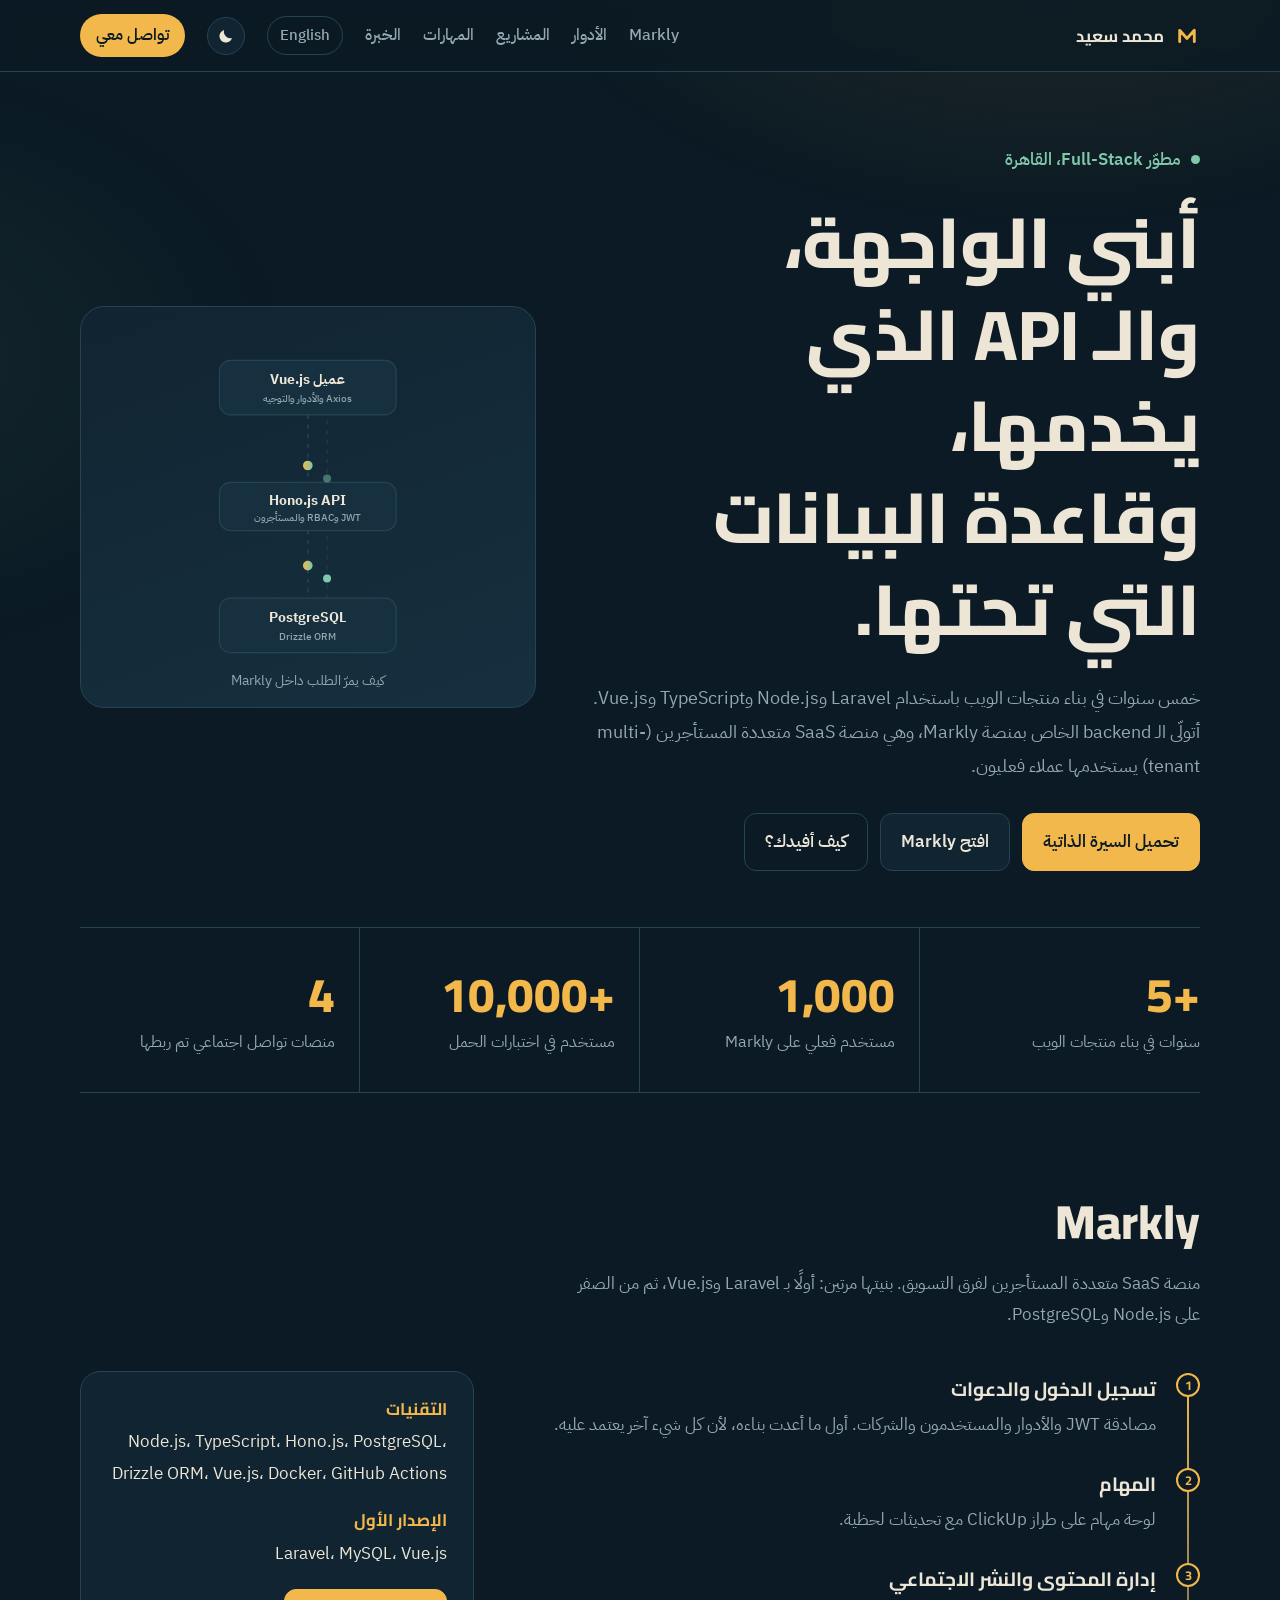
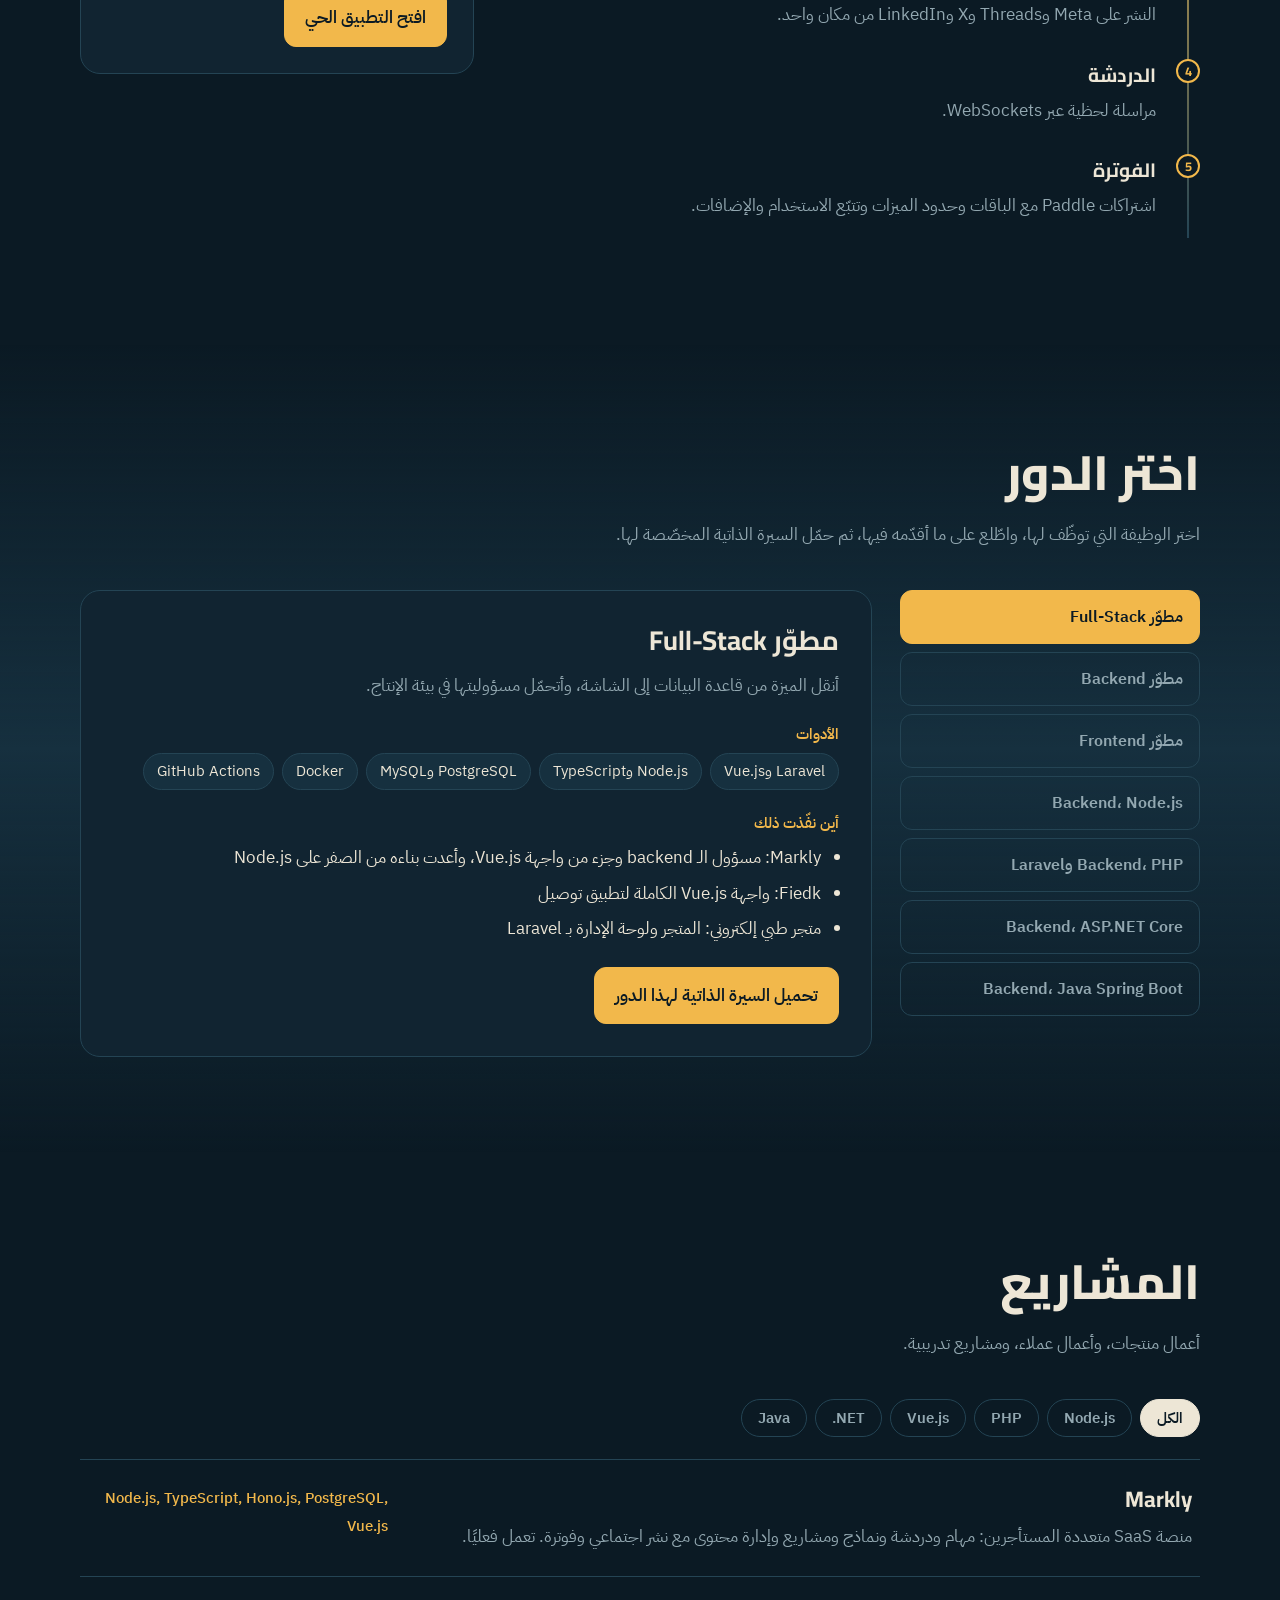
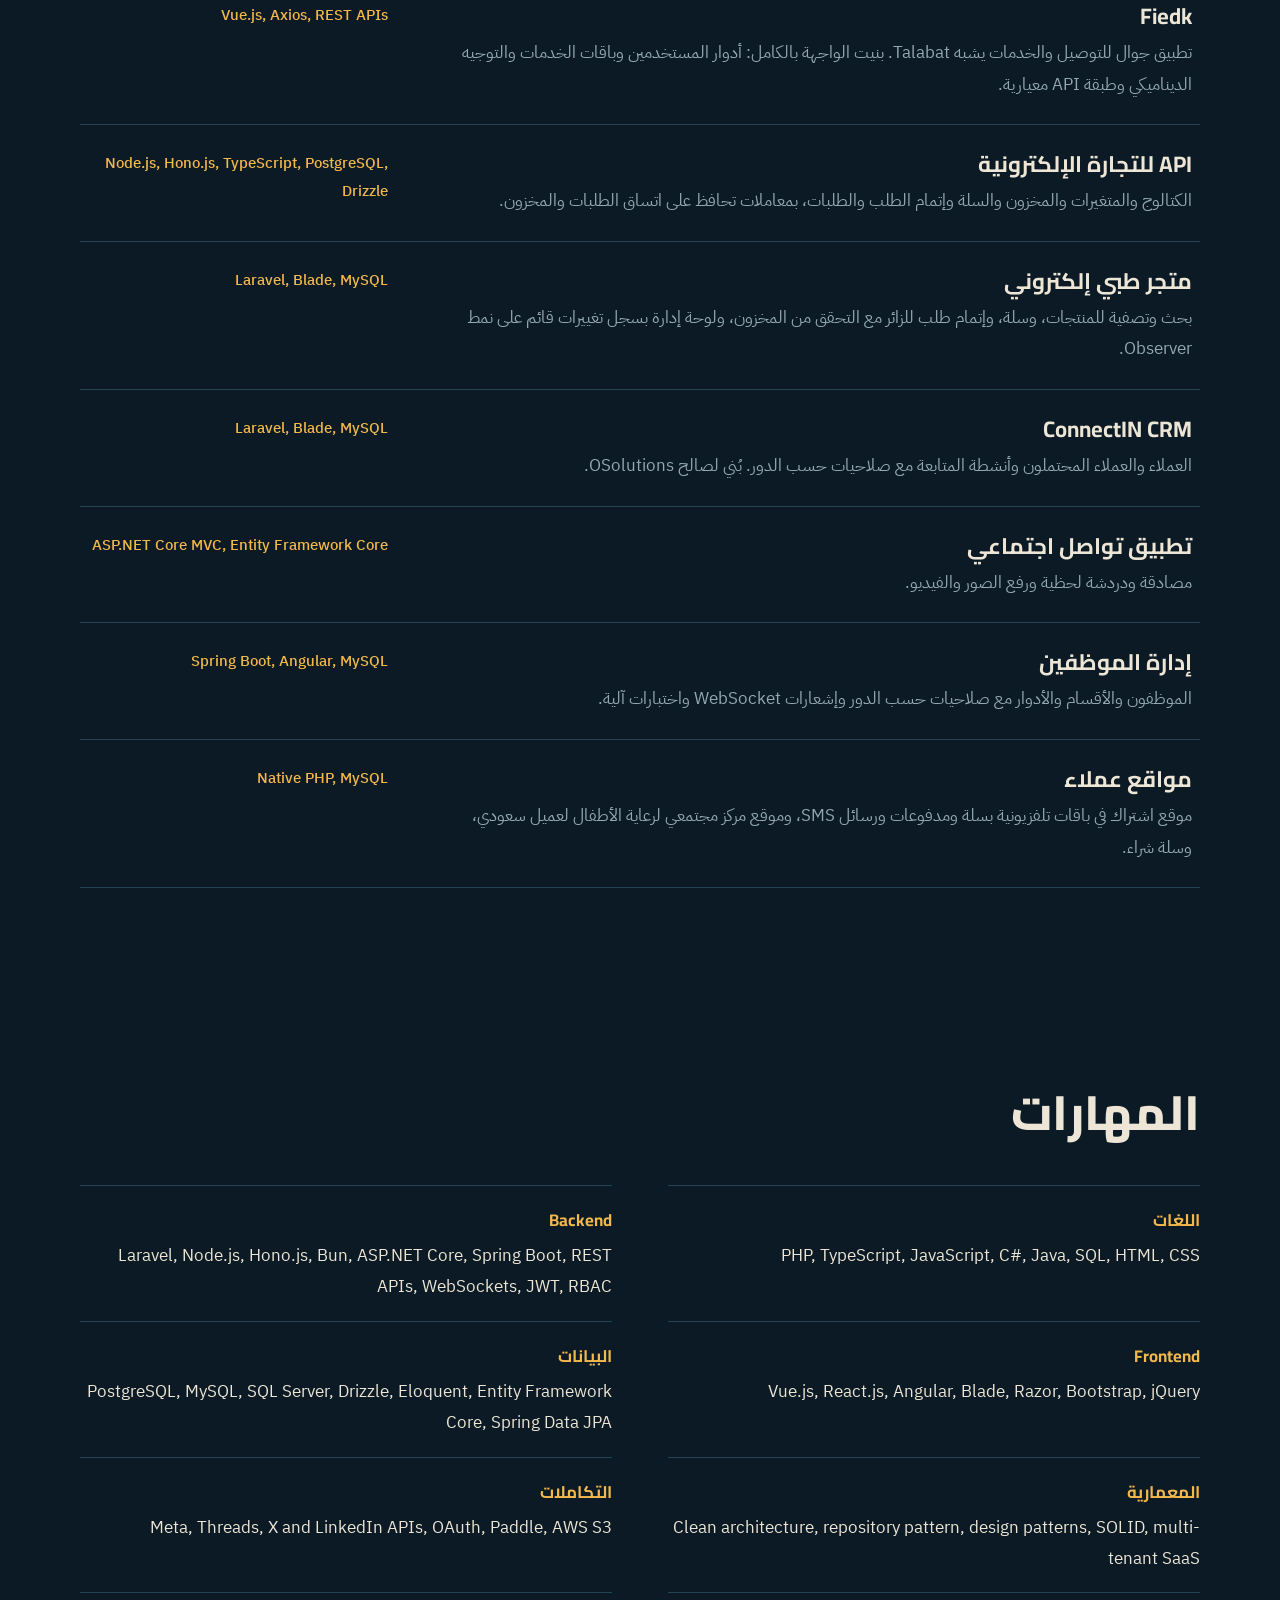
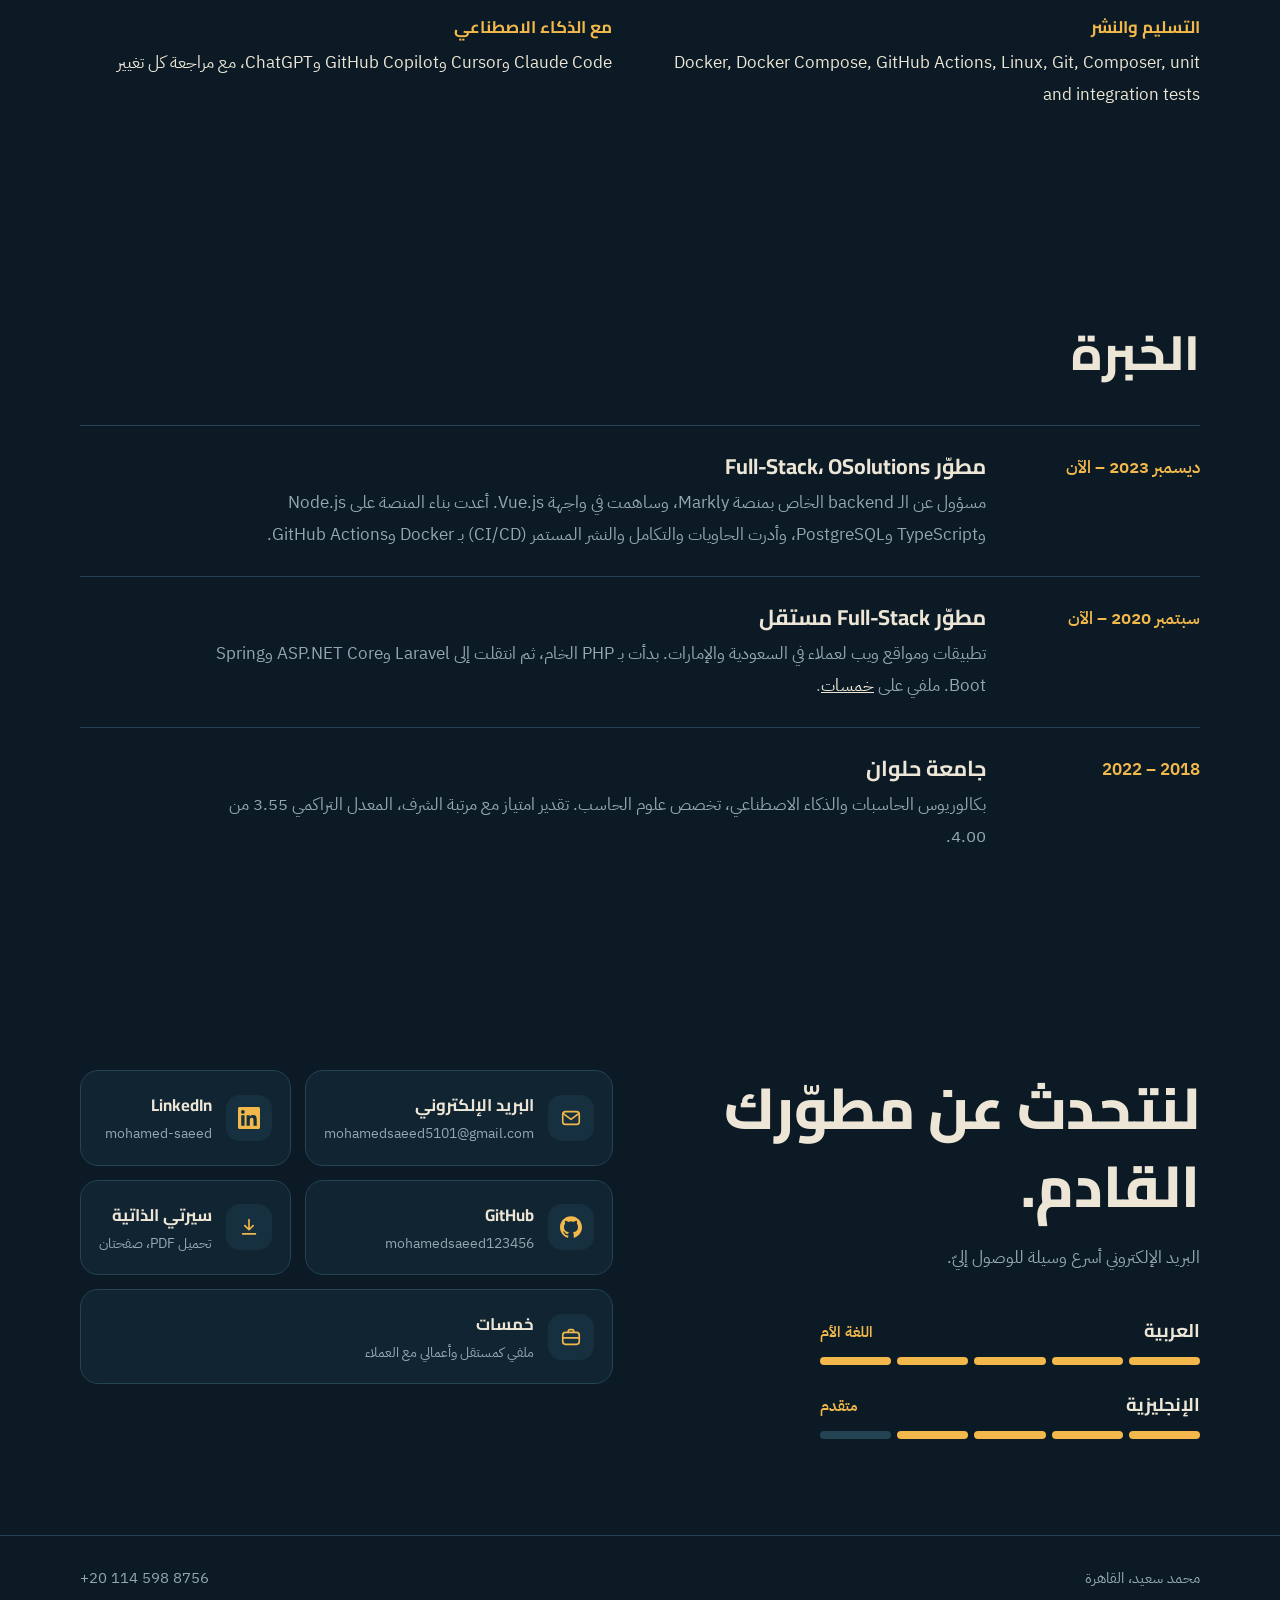
==== ar/index.html @ f1521db2 "Portfolio v3: Arabic version and sectioned source" ====
<!DOCTYPE html>
<html lang="ar" dir="rtl">
<head>
  <meta charset="utf-8">
  <meta name="viewport" content="width=device-width, initial-scale=1">
  <title>محمد سعيد | مطوّر Full-Stack</title>
  <meta name="description" content="محمد سعيد مطوّر Full-Stack من القاهرة، يبني منصات SaaS وواجهات API باستخدام Laravel وNode.js وTypeScript وVue.js وASP.NET Core وSpring Boot.">
  <meta name="theme-color" content="#0B1A24">
  <link rel="canonical" href="https://mohamedsaeed123456.github.io/ar/">
  <link rel="alternate" hreflang="en" href="https://mohamedsaeed123456.github.io/">
  <link rel="alternate" hreflang="ar" href="https://mohamedsaeed123456.github.io/ar/">
  <link rel="alternate" hreflang="x-default" href="https://mohamedsaeed123456.github.io/">
  <meta property="og:title" content="محمد سعيد | مطوّر Full-Stack">
  <meta property="og:description" content="مطوّر Full-Stack يبني منصات SaaS وواجهات API. مسؤول عن الـ backend الخاص بمنصة Markly.">
  <meta property="og:type" content="website">
  <meta property="og:url" content="https://mohamedsaeed123456.github.io/ar/">
  <meta property="og:locale" content="ar_EG">
  <script>
    (function(){try{var t=localStorage.getItem('theme');if(t!=='light'&&t!=='dark'){t='dark'}document.documentElement.setAttribute('data-theme',t)}catch(e){document.documentElement.setAttribute('data-theme','dark')}})();
  </script>
  <link rel="icon" href="../assets/favicon.svg" type="image/svg+xml">
  <link rel="preconnect" href="https://fonts.googleapis.com">
  <link rel="preconnect" href="https://fonts.gstatic.com" crossorigin>
  <link href="https://fonts.googleapis.com/css2?family=Cairo:wght@600;700;800&amp;family=IBM+Plex+Sans+Arabic:wght@400;500;600&amp;display=swap" rel="stylesheet">
  <link rel="stylesheet" href="../assets/site.css">
</head>
<body>
  <a class="skip" href="#main">انتقل إلى المحتوى</a>
  <header class="bar">
    <a class="brand" href="#top" aria-label="محمد سعيد، الصفحة الرئيسية">
      <svg viewBox="0 0 64 64" width="26" height="26" aria-hidden="true"><path d="M14 46V18l18 20 18-20v28" fill="none" stroke="currentColor" stroke-width="7" stroke-linecap="round" stroke-linejoin="round"/></svg>
      <span>محمد سعيد</span>
    </a>
    <nav aria-label="التنقل الرئيسي">
      <a href="#markly">Markly</a>
      <a href="#roles">الأدوار</a>
      <a href="#projects">المشاريع</a>
      <a href="#skills">المهارات</a>
      <a href="#experience">الخبرة</a>
      <a class="lang-switch" href="../" hreflang="en" lang="en" title="عرض الصفحة بالإنجليزية">English</a>
      <button class="theme" id="theme" type="button" aria-label="التبديل إلى المظهر الفاتح" title="تبديل المظهر" data-label-light="التبديل إلى المظهر الفاتح" data-label-dark="التبديل إلى المظهر الداكن">
        <svg class="i-moon" viewBox="0 0 24 24" width="18" height="18" aria-hidden="true"><path d="M20 14.5A8.5 8.5 0 0 1 9.5 4 8.5 8.5 0 1 0 20 14.5z" fill="currentColor"/></svg>
        <svg class="i-sun" viewBox="0 0 24 24" width="18" height="18" aria-hidden="true"><circle cx="12" cy="12" r="4.2" fill="currentColor"/><g stroke="currentColor" stroke-width="2" stroke-linecap="round"><path d="M12 2.5v2.4M12 19.1v2.4M2.5 12h2.4M19.1 12h2.4M5.3 5.3l1.7 1.7M17 17l1.7 1.7M18.7 5.3L17 7M7 17l-1.7 1.7"/></g></svg>
      </button>
      <a class="pill" href="#contact">تواصل معي</a>
    </nav>
  </header>
  <main id="main">
    <section class="hero" id="top">
      <div class="hero-copy">
        <p class="where">مطوّر Full-Stack، القاهرة</p>
        <h1>أبني الواجهة،<br>والـ API الذي يخدمها،<br>وقاعدة البيانات التي تحتها.</h1>
        <p class="lead">خمس سنوات في بناء منتجات الويب باستخدام Laravel وNode.js وTypeScript وVue.js. أتولّى الـ backend الخاص بمنصة Markly، وهي منصة SaaS متعددة المستأجرين (multi-tenant) يستخدمها عملاء فعليون.</p>
        <div class="actions">
          <a class="btn primary" href="../Mohamed_Saeed.pdf" download>تحميل السيرة الذاتية</a>
          <a class="btn" href="https://app.markly.digital/" target="_blank" rel="noopener">افتح Markly</a>
          <a class="btn ghost" href="#roles">كيف أفيدك؟</a>
        </div>
      </div>

      <figure class="flow" aria-label="رسم توضيحي: عميل Vue.js يرسل طلبًا إلى API مبني بـ Hono.js، والـ API يستعلم من PostgreSQL">
        <svg viewBox="0 0 520 420" aria-hidden="true" dir="ltr">
          <defs>
            <linearGradient id="g" x1="0" x2="1"><stop offset="0" stop-color="#F2B84B"/><stop offset="1" stop-color="#7FC8A9"/></linearGradient>
          </defs>
          <path id="p1" class="wire" d="M260 112 V196"/>
          <path id="p2" class="wire" d="M260 256 V340"/>
          <path id="p1b" class="wire wire-back" d="M284 196 V112"/>
          <path id="p2b" class="wire wire-back" d="M284 340 V256"/>

          <g class="node n1"><rect x="150" y="44" width="220" height="68" rx="14"/><text x="260" y="74" text-anchor="middle" class="t1">عميل Vue.js</text><text x="260" y="96" text-anchor="middle" class="t2">Axios والأدوار والتوجيه</text></g>
          <g class="node n2"><rect x="150" y="196" width="220" height="60" rx="14"/><text x="260" y="224" text-anchor="middle" class="t1">Hono.js API</text><text x="260" y="244" text-anchor="middle" class="t2">JWT وRBAC والمستأجرون</text></g>
          <g class="node n3"><rect x="150" y="340" width="220" height="68" rx="14"/><text x="260" y="370" text-anchor="middle" class="t1">PostgreSQL</text><text x="260" y="392" text-anchor="middle" class="t2">Drizzle ORM</text></g>

          <circle r="6" fill="url(#g)" class="pkt" opacity="0"><animateMotion dur="2.6s" repeatCount="indefinite" begin="0.4s"><mpath href="#p1"/></animateMotion><animate attributeName="opacity" values="0;1;1;0" keyTimes="0;0.12;0.88;1" dur="2.6s" begin="0.4s" repeatCount="indefinite"/></circle>
          <circle r="6" fill="url(#g)" class="pkt" opacity="0"><animateMotion dur="2.6s" repeatCount="indefinite" begin="1.0s"><mpath href="#p2"/></animateMotion><animate attributeName="opacity" values="0;1;1;0" keyTimes="0;0.12;0.88;1" dur="2.6s" begin="1.0s" repeatCount="indefinite"/></circle>
          <circle r="5" fill="#7FC8A9" class="pkt" opacity="0"><animateMotion dur="2.6s" repeatCount="indefinite" begin="1.6s"><mpath href="#p2b"/></animateMotion><animate attributeName="opacity" values="0;1;1;0" keyTimes="0;0.12;0.88;1" dur="2.6s" begin="1.6s" repeatCount="indefinite"/></circle>
          <circle r="5" fill="#7FC8A9" class="pkt" opacity="0"><animateMotion dur="2.6s" repeatCount="indefinite" begin="2.2s"><mpath href="#p1b"/></animateMotion><animate attributeName="opacity" values="0;1;1;0" keyTimes="0;0.12;0.88;1" dur="2.6s" begin="2.2s" repeatCount="indefinite"/></circle>
        </svg>
        <figcaption>كيف يمرّ الطلب داخل Markly</figcaption>
      </figure>
    </section>
    <section class="numbers" aria-label="أرقام رئيسية">

      <div><b dir="ltr" data-count="5" data-suffix="+">5+</b><span>سنوات في بناء منتجات الويب</span></div>

      <div><b dir="ltr" data-count="1000" data-suffix="">1,000</b><span>مستخدم فعلي على Markly</span></div>

      <div><b dir="ltr" data-count="10000" data-suffix="+">10,000+</b><span>مستخدم في اختبارات الحمل</span></div>

      <div><b dir="ltr" data-count="4" data-suffix="">4</b><span>منصات تواصل اجتماعي تم ربطها</span></div>

    </section>
    <section class="markly" id="markly">
      <div class="sec-head">
        <h2>Markly</h2>
        <p>منصة SaaS متعددة المستأجرين لفرق التسويق. بنيتها مرتين: أولًا بـ Laravel وVue.js، ثم من الصفر على Node.js وPostgreSQL.</p>
      </div>
      <div class="markly-grid">
        <ol class="steps">

          <li><strong>تسجيل الدخول والدعوات</strong><span>مصادقة JWT والأدوار والمستخدمون والشركات. أول ما أعدت بناءه، لأن كل شيء آخر يعتمد عليه.</span></li>

          <li><strong>المهام</strong><span>لوحة مهام على طراز ClickUp مع تحديثات لحظية.</span></li>

          <li><strong>إدارة المحتوى والنشر الاجتماعي</strong><span>النشر على Meta وThreads وX وLinkedIn من مكان واحد.</span></li>

          <li><strong>الدردشة</strong><span>مراسلة لحظية عبر WebSockets.</span></li>

          <li><strong>الفوترة</strong><span>اشتراكات Paddle مع الباقات وحدود الميزات وتتبّع الاستخدام والإضافات.</span></li>

        </ol>
        <aside class="stackbox">
          <h3>التقنيات</h3>
          <p>Node.js، TypeScript، Hono.js، PostgreSQL، Drizzle ORM، Vue.js، Docker، GitHub Actions</p>
          <h3>الإصدار الأول</h3>
          <p>Laravel، MySQL، Vue.js</p>
          <a class="btn primary" href="https://app.markly.digital/" target="_blank" rel="noopener">افتح التطبيق الحي</a>
        </aside>
      </div>
    </section>
    <section class="roles" id="roles">
      <div class="sec-head">
        <h2>اختر الدور</h2>
        <p>اختر الوظيفة التي توظّف لها، واطّلع على ما أقدّمه فيها، ثم حمّل السيرة الذاتية المخصّصة لها.</p>
      </div>
      <div class="roles-ui">
        <div class="tablist" role="tablist" aria-label="الأدوار">

          <button role="tab" aria-selected="true" aria-controls="panel" id="t-full" data-role="full">مطوّر Full-Stack</button>

          <button role="tab" aria-selected="false" aria-controls="panel" id="t-backend" data-role="backend">مطوّر Backend</button>

          <button role="tab" aria-selected="false" aria-controls="panel" id="t-frontend" data-role="frontend">مطوّر Frontend</button>

          <button role="tab" aria-selected="false" aria-controls="panel" id="t-node" data-role="node">Backend، Node.js</button>

          <button role="tab" aria-selected="false" aria-controls="panel" id="t-php" data-role="php">Backend، PHP وLaravel</button>

          <button role="tab" aria-selected="false" aria-controls="panel" id="t-net" data-role="net">Backend، ASP.NET Core</button>

          <button role="tab" aria-selected="false" aria-controls="panel" id="t-java" data-role="java">Backend، Java Spring Boot</button>

        </div>
        <div class="panel" id="panel" role="tabpanel" aria-live="polite" tabindex="0"></div>
      </div>
      <script type="application/json" id="roles-data">{"labels": {"tools": "الأدوات", "proof_title": "أين نفّذت ذلك", "download": "تحميل السيرة الذاتية لهذا الدور"}, "roles": {"full": {"title": "مطوّر Full-Stack", "sum": "أنقل الميزة من قاعدة البيانات إلى الشاشة، وأتحمّل مسؤوليتها في بيئة الإنتاج.", "tags": ["Laravel وVue.js", "Node.js وTypeScript", "PostgreSQL وMySQL", "Docker", "GitHub Actions"], "proof": ["Markly: مسؤول الـ backend وجزء من واجهة Vue.js، وأعدت بناءه من الصفر على Node.js", "Fiedk: واجهة Vue.js الكاملة لتطبيق توصيل", "متجر طبي إلكتروني: المتجر ولوحة الإدارة بـ Laravel"], "href": "../cv/Mohamed_Saeed_Full-Stack.pdf"}, "backend": {"title": "مطوّر Backend", "sum": "واجهات API وقواعد بيانات وأنظمة SaaS متعددة المستأجرين، مع اختيار التقنية المناسبة لكل منتج.", "tags": ["Node.js وTypeScript", "Laravel", "ASP.NET Core", "Spring Boot", "PostgreSQL وMySQL وSQL Server", "JWT وRBAC", "Docker"], "proof": ["Markly: مسؤول الـ backend، بدأ بـ Laravel ثم أعدت بناءه على Node.js وPostgreSQL", "API للتجارة الإلكترونية: إتمام طلب بمعاملات (transactions) تحافظ على اتساق المخزون", "التكاملات: Meta وThreads وX وLinkedIn وPaddle"], "note": "خبرتي الإنتاجية في Laravel وNode.js. أما ASP.NET Core وSpring Boot فمن العمل الحر والمشاريع الشخصية.", "href": "../cv/Mohamed_Saeed_Backend.pdf"}, "frontend": {"title": "مطوّر Frontend", "sum": "واجهات Vue.js تتعامل مع واجهات API حقيقية، مع توجيه حسب الأدوار وطبقة API منظّمة.", "tags": ["Vue.js", "JavaScript وTypeScript", "Axios", "React.js", "Angular", "HTML وCSS"], "proof": ["Fiedk: الواجهة الكاملة، بأدوار المستخدمين وباقات الخدمات والتوجيه الديناميكي", "Markly: واجهة عدة وحدات، وواجهة وحدات أخرى كاملة", "دورة Vue.js على Udemy"], "href": "../cv/Mohamed_Saeed_Frontend.pdf"}, "node": {"title": "مطوّر Backend، Node.js", "sum": "واجهات REST وخدمات لحظية على Node.js وTypeScript وPostgreSQL، مع اختبارات وهندسة نظيفة.", "tags": ["Hono.js", "TypeScript", "PostgreSQL", "Drizzle ORM", "JWT وRBAC", "WebSockets"], "proof": ["إعادة بناء Markly: المصادقة والدعوات والمهام والدردشة وإدارة المحتوى والفوترة", "API للتجارة الإلكترونية: المتغيرات والمخزون وإتمام الطلب والطلبات بمعاملات", "1,000 مستخدم فعلي، واختبار حمل بأكثر من 10,000"], "href": "../cv/Mohamed_Saeed_Backend-NodeJS.pdf"}, "php": {"title": "مطوّر Backend، PHP وLaravel", "sum": "تطبيقات Laravel وأنظمة إدارة وفوترة، من أول مواقعي بـ PHP الخام إلى منصة SaaS متعددة المستأجرين.", "tags": ["Laravel", "Eloquent ORM", "MySQL", "Blade", "Composer", "اختبارات الوحدة"], "proof": ["الإصدار الأول من Markly: Laravel وMySQL وVue.js", "ConnectIN CRM: العملاء والعملاء المحتملون والمتابعات", "مواقع لعملاء في السعودية والإمارات: سلة شراء ومدفوعات ورسائل SMS"], "href": "../cv/Mohamed_Saeed_Backend-PHP-Laravel.pdf"}, "net": {"title": "مطوّر Backend، ASP.NET Core", "sum": "تطبيقات ASP.NET Core مع Entity Framework Core والمصادقة والأدوار والمعالجة غير المتزامنة.", "tags": ["ASP.NET Core MVC وWeb API", "C#", "Entity Framework Core", "SQL Server", "LINQ"], "proof": ["تطبيق تواصل اجتماعي: مصادقة ودردشة لحظية ورفع وسائط", "تطبيقات ASP.NET Core لعملاء في العمل الحر"], "note": "عملي مع .NET من العمل الحر والمشاريع الشخصية. خبرتي الإنتاجية في Laravel وNode.js.", "href": "../cv/Mohamed_Saeed_Backend-DotNet.pdf"}, "java": {"title": "مطوّر Backend، Java Spring Boot", "sum": "واجهات REST بـ Spring Boot مع Spring Data JPA وصلاحيات حسب الدور وWebSockets واختبارات.", "tags": ["Java", "Spring Boot", "Spring Data JPA", "Hibernate", "MySQL", "JUnit"], "proof": ["إدارة الموظفين بـ Spring Boot وAngular: أدوار وإشعارات WebSocket واختبارات", "تطبيقات Spring Boot لعملاء في العمل الحر"], "note": "عملي مع Java من العمل الحر والمشاريع الشخصية. خبرتي الإنتاجية في Laravel وNode.js.", "href": "../cv/Mohamed_Saeed_Backend-Java.pdf"}}}</script>
    </section>
    <section class="work" id="projects">
      <div class="sec-head">
        <h2>المشاريع</h2>
        <p>أعمال منتجات، وأعمال عملاء، ومشاريع تدريبية.</p>
      </div>
      <div class="filters" role="group" aria-label="تصفية المشاريع حسب التقنية">

        <button class="chip on" data-filter="all" aria-pressed="true"><bdi>الكل</bdi></button>

        <button class="chip" data-filter="node" aria-pressed="false"><bdi>Node.js</bdi></button>

        <button class="chip" data-filter="php" aria-pressed="false"><bdi>PHP</bdi></button>

        <button class="chip" data-filter="vue" aria-pressed="false"><bdi>Vue.js</bdi></button>

        <button class="chip" data-filter="net" aria-pressed="false"><bdi>.NET</bdi></button>

        <button class="chip" data-filter="java" aria-pressed="false"><bdi>Java</bdi></button>

      </div>
      <ul class="rows" id="rows">

        <li data-tags="node php vue"><div><h3>Markly</h3><p>منصة SaaS متعددة المستأجرين: مهام ودردشة ونماذج ومشاريع وإدارة محتوى مع نشر اجتماعي وفوترة. تعمل فعليًا.</p></div><span class="tech" dir="ltr">Node.js, TypeScript, Hono.js, PostgreSQL, Vue.js</span></li>

        <li data-tags="vue"><div><h3>Fiedk</h3><p>تطبيق جوال للتوصيل والخدمات يشبه Talabat. بنيت الواجهة بالكامل: أدوار المستخدمين وباقات الخدمات والتوجيه الديناميكي وطبقة API معيارية.</p></div><span class="tech" dir="ltr">Vue.js, Axios, REST APIs</span></li>

        <li data-tags="node"><div><h3>API للتجارة الإلكترونية</h3><p>الكتالوج والمتغيرات والمخزون والسلة وإتمام الطلب والطلبات، بمعاملات تحافظ على اتساق الطلبات والمخزون.</p></div><span class="tech" dir="ltr">Node.js, Hono.js, TypeScript, PostgreSQL, Drizzle</span></li>

        <li data-tags="php"><div><h3>متجر طبي إلكتروني</h3><p>بحث وتصفية للمنتجات، وسلة، وإتمام طلب للزائر مع التحقق من المخزون، ولوحة إدارة بسجل تغييرات قائم على نمط Observer.</p></div><span class="tech" dir="ltr">Laravel, Blade, MySQL</span></li>

        <li data-tags="php"><div><h3>ConnectIN CRM</h3><p>العملاء والعملاء المحتملون وأنشطة المتابعة مع صلاحيات حسب الدور. بُني لصالح OSolutions.</p></div><span class="tech" dir="ltr">Laravel, Blade, MySQL</span></li>

        <li data-tags="net"><div><h3>تطبيق تواصل اجتماعي</h3><p>مصادقة ودردشة لحظية ورفع الصور والفيديو.</p></div><span class="tech" dir="ltr">ASP.NET Core MVC, Entity Framework Core</span></li>

        <li data-tags="java"><div><h3>إدارة الموظفين</h3><p>الموظفون والأقسام والأدوار مع صلاحيات حسب الدور وإشعارات WebSocket واختبارات آلية.</p></div><span class="tech" dir="ltr">Spring Boot, Angular, MySQL</span></li>

        <li data-tags="php"><div><h3>مواقع عملاء</h3><p>موقع اشتراك في باقات تلفزيونية بسلة ومدفوعات ورسائل SMS، وموقع مركز مجتمعي لرعاية الأطفال لعميل سعودي، وسلة شراء.</p></div><span class="tech" dir="ltr">Native PHP, MySQL</span></li>

      </ul>
    </section>
    <section class="skills" id="skills">
      <div class="sec-head"><h2>المهارات</h2></div>
      <dl>

        <div><dt>اللغات</dt><dd>PHP, TypeScript, JavaScript, C#, Java, SQL, HTML, CSS</dd></div>

        <div><dt>Backend</dt><dd>Laravel, Node.js, Hono.js, Bun, ASP.NET Core, Spring Boot, REST APIs, WebSockets, JWT, RBAC</dd></div>

        <div><dt>Frontend</dt><dd>Vue.js, React.js, Angular, Blade, Razor, Bootstrap, jQuery</dd></div>

        <div><dt>البيانات</dt><dd>PostgreSQL, MySQL, SQL Server, Drizzle, Eloquent, Entity Framework Core, Spring Data JPA</dd></div>

        <div><dt>المعمارية</dt><dd>Clean architecture, repository pattern, design patterns, SOLID, multi-tenant SaaS</dd></div>

        <div><dt>التكاملات</dt><dd>Meta, Threads, X and LinkedIn APIs, OAuth, Paddle, AWS S3</dd></div>

        <div><dt>التسليم والنشر</dt><dd>Docker, Docker Compose, GitHub Actions, Linux, Git, Composer, unit and integration tests</dd></div>

        <div><dt>مع الذكاء الاصطناعي</dt><dd>Claude Code وCursor وGitHub Copilot وChatGPT، مع مراجعة كل تغيير</dd></div>

      </dl>
    </section>
    <section class="path" id="experience">
      <div class="sec-head"><h2>الخبرة</h2></div>
      <ol class="timeline">

        <li><time>ديسمبر 2023 – الآن</time><div><h3>مطوّر Full-Stack، OSolutions</h3><p>مسؤول عن الـ backend الخاص بمنصة Markly، وساهمت في واجهة Vue.js. أعدت بناء المنصة على Node.js وTypeScript وPostgreSQL، وأدرت الحاويات والتكامل والنشر المستمر (CI/CD) بـ Docker وGitHub Actions.</p></div></li>

        <li><time>سبتمبر 2020 – الآن</time><div><h3>مطوّر Full-Stack مستقل</h3><p>تطبيقات ومواقع ويب لعملاء في السعودية والإمارات. بدأت بـ PHP الخام، ثم انتقلت إلى Laravel وASP.NET Core وSpring Boot. ملفي على <a href="https://khamsat.com/user/mohamedsaeed1111" target="_blank" rel="noopener">خمسات</a>.</p></div></li>

        <li><time>2018 – 2022</time><div><h3>جامعة حلوان</h3><p>بكالوريوس الحاسبات والذكاء الاصطناعي، تخصص علوم الحاسب. تقدير امتياز مع مرتبة الشرف، المعدل التراكمي 3.55 من 4.00.</p></div></li>

      </ol>
    </section>
    <section class="contact" id="contact">
      <div class="contact-grid">
        <div class="contact-intro">
          <h2>لنتحدث عن مطوّرك القادم.</h2>
          <p>البريد الإلكتروني أسرع وسيلة للوصول إليّ.</p>
          <div class="langs" role="group" aria-label="اللغات">

            <div class="lang">
              <div class="lang-top"><b>العربية</b><span>اللغة الأم</span></div>
              <div class="meter" role="img" aria-label="العربية: اللغة الأم، 5 من 5"><i></i><i></i><i></i><i></i><i></i></div>
            </div>

            <div class="lang">
              <div class="lang-top"><b>الإنجليزية</b><span>متقدم</span></div>
              <div class="meter" role="img" aria-label="الإنجليزية: متقدم، 4 من 5"><i></i><i></i><i></i><i></i><i class="off"></i></div>
            </div>

          </div>
        </div>
        <ul class="links">

          <li><a href="mailto:mohamedsaeed5101@gmail.com">
            <span class="ico"><svg viewBox="0 0 24 24" fill="none" stroke="currentColor" stroke-width="1.8" stroke-linecap="round" stroke-linejoin="round" aria-hidden="true"><rect x="3" y="5" width="18" height="14" rx="3"/><path d="m4 7.5 8 6 8-6"/></svg></span>
            <span class="txt"><b>البريد الإلكتروني</b><small>mohamedsaeed5101@gmail.com</small></span></a></li>

          <li><a href="https://www.linkedin.com/in/mohamed-saeed-37bb151a9/" target="_blank" rel="noopener">
            <span class="ico"><svg viewBox="0 0 24 24" fill="currentColor" aria-hidden="true"><path d="M20.447 20.452h-3.554v-5.569c0-1.328-.027-3.037-1.852-3.037-1.853 0-2.136 1.445-2.136 2.939v5.667H9.351V9h3.414v1.561h.046c.477-.9 1.637-1.85 3.37-1.85 3.601 0 4.267 2.37 4.267 5.455v6.286zM5.337 7.433c-1.144 0-2.063-.926-2.063-2.065 0-1.138.92-2.063 2.063-2.063 1.14 0 2.064.925 2.064 2.063 0 1.139-.925 2.065-2.064 2.065zm1.782 13.019H3.555V9h3.564v11.452zM22.225 0H1.771C.792 0 0 .774 0 1.729v20.542C0 23.227.792 24 1.771 24h20.451C23.2 24 24 23.227 24 22.271V1.729C24 .774 23.2 0 22.222 0h.003z"/></svg></span>
            <span class="txt"><b>LinkedIn</b><small>mohamed-saeed</small></span></a></li>

          <li><a href="https://github.com/mohamedsaeed123456" target="_blank" rel="noopener">
            <span class="ico"><svg viewBox="0 0 24 24" fill="currentColor" aria-hidden="true"><path d="M12 .297c-6.63 0-12 5.373-12 12 0 5.303 3.438 9.8 8.205 11.385.6.113.82-.258.82-.577 0-.285-.01-1.04-.015-2.04-3.338.724-4.042-1.61-4.042-1.61C4.422 18.07 3.633 17.7 3.633 17.7c-1.087-.744.084-.729.084-.729 1.205.084 1.838 1.236 1.838 1.236 1.07 1.835 2.809 1.305 3.495.998.108-.776.417-1.305.76-1.605-2.665-.3-5.466-1.332-5.466-5.93 0-1.31.465-2.38 1.235-3.22-.135-.303-.54-1.523.105-3.176 0 0 1.005-.322 3.3 1.23.96-.267 1.98-.399 3-.405 1.02.006 2.04.138 3 .405 2.28-1.552 3.285-1.23 3.285-1.23.645 1.653.24 2.873.12 3.176.765.84 1.23 1.91 1.23 3.22 0 4.61-2.805 5.625-5.475 5.92.42.36.81 1.096.81 2.22 0 1.606-.015 2.896-.015 3.286 0 .315.21.69.825.57C20.565 22.092 24 17.592 24 12.297c0-6.627-5.373-12-12-12"/></svg></span>
            <span class="txt"><b>GitHub</b><small>mohamedsaeed123456</small></span></a></li>

          <li><a href="../Mohamed_Saeed.pdf" download>
            <span class="ico"><svg viewBox="0 0 24 24" fill="none" stroke="currentColor" stroke-width="1.8" stroke-linecap="round" stroke-linejoin="round" aria-hidden="true"><path d="M12 4v11m0 0 4.5-4.5M12 15l-4.5-4.5M5 19.5h14"/></svg></span>
            <span class="txt"><b>سيرتي الذاتية</b><small>تحميل PDF، صفحتان</small></span></a></li>

          <li class="wide"><a href="https://khamsat.com/user/mohamedsaeed1111" target="_blank" rel="noopener">
            <span class="ico"><svg viewBox="0 0 24 24" fill="none" stroke="currentColor" stroke-width="1.8" stroke-linecap="round" stroke-linejoin="round" aria-hidden="true"><rect x="3" y="7" width="18" height="13" rx="3"/><path d="M9 7V5.5A1.5 1.5 0 0 1 10.5 4h3A1.5 1.5 0 0 1 15 5.5V7M3 13h18"/></svg></span>
            <span class="txt"><b>خمسات</b><small>ملفي كمستقل وأعمالي مع العملاء</small></span></a></li>

        </ul>
      </div>
    </section>
  </main>
  <footer class="foot">
    <span>محمد سعيد، القاهرة</span>
    <span dir="ltr">+20 114 598 8756</span>
    <span id="privacy-note" hidden>تُحتسب الزيارات دون ملفات تعريف الارتباط أو بيانات شخصية.</span>
  </footer>
  <script src="../assets/config.js"></script>
  <script src="../assets/site.js"></script>
</body>
</html>
---- assets/site.css ----
/* Generated by build.py from src/styles. Do not edit. */

/* ---- tokens.css ---- */
/* Design tokens. Palette: ink, panel, sand, saffron (the one accent), sage (status). */
:root {
  color-scheme: dark;

  --ink: #0B1A24;
  --panel: #112431;
  --panel-2: #16303f;
  --line: #244454;
  --sand: #EDE6D6;
  --mute: #93A8B1;
  --saffron: #F2B84B;
  --sage: #7FC8A9;

  --bar: rgba(11, 26, 36, .82);
  --wire-back: #1c3a4a;
  --glow-1: rgba(242, 184, 75, .10);
  --glow-2: rgba(127, 200, 169, .07);

  --font-display: "Bricolage Grotesque", "Segoe UI", system-ui, sans-serif;
  --font-body: "Figtree", "Segoe UI", system-ui, sans-serif;

  --width: 1120px;
  --gutter: max(20px, calc((100vw - var(--width)) / 2));
  --radius-s: 12px;
  --radius-m: 20px;
  --radius-l: 24px;
  --shift: 10px; /* direction-aware slide distance, flipped in rtl.css */
}

:root[data-theme="light"] {
  color-scheme: light;

  --ink: #F3F6F8;
  --panel: #FFFFFF;
  --panel-2: #E8EFF3;
  --line: #CFDCE4;
  --sand: #0E2230;
  --mute: #4F6B79;
  --saffron: #B36B00;
  --sage: #23795B;

  --bar: rgba(243, 246, 248, .85);
  --wire-back: #DCE6EC;
  --glow-1: rgba(179, 107, 0, .08);
  --glow-2: rgba(35, 121, 91, .06);
}

/* ---- base.css ---- */
*, *::before, *::after { box-sizing: border-box; }

html { scroll-behavior: smooth; scroll-padding-top: 84px; }

body {
  margin: 0;
  background: var(--ink);
  color: var(--sand);
  font: 400 1.0625rem/1.65 var(--font-body);
  -webkit-font-smoothing: antialiased;
  transition: background-color .3s, color .3s;
}

body::before {
  content: "";
  position: fixed;
  inset: 0;
  z-index: -1;
  pointer-events: none;
  background:
    radial-gradient(900px 500px at 82% -8%, var(--glow-1), transparent 60%),
    radial-gradient(700px 500px at -10% 40%, var(--glow-2), transparent 60%);
}

a { color: inherit; }
p { margin: 0; }

h1, h2, h3 {
  margin: 0;
  font-family: var(--font-display);
  line-height: 1.08;
  letter-spacing: -.02em;
}

:focus-visible {
  outline: 2px solid var(--saffron);
  outline-offset: 3px;
  border-radius: 6px;
}

section { padding: 96px var(--gutter); }

.sec-head { max-width: 640px; margin-block-end: 40px; }
.sec-head h2 { font-size: clamp(2rem, 4.2vw, 3rem); font-weight: 800; }
.sec-head p { color: var(--mute); margin-block-start: 14px; }

.skip {
  position: absolute;
  inset-inline-start: -999px;
  top: 8px;
  z-index: 50;
  padding: 8px 14px;
  border-radius: 8px;
  background: var(--saffron);
  color: var(--ink);
}
.skip:focus { inset-inline-start: 12px; }

/* ---- components/button.css ---- */
.actions { display: flex; flex-wrap: wrap; gap: 12px; margin-block-start: 30px; }

.btn {
  display: inline-flex;
  align-items: center;
  padding: 12px 20px;
  border: 1px solid var(--line);
  border-radius: var(--radius-s);
  background: var(--panel);
  font-weight: 600;
  text-decoration: none;
  transition: transform .2s, border-color .2s, background-color .2s, filter .2s;
}
.btn:hover { border-color: var(--saffron); transform: translateY(-2px); }

.btn--primary, .btn.primary { background: var(--saffron); border-color: var(--saffron); color: var(--ink); }
.btn--primary:hover, .btn.primary:hover { filter: brightness(1.08); }
.btn.ghost { background: transparent; }

/* ---- components/chip.css ---- */
.filters { display: flex; flex-wrap: wrap; gap: 8px; margin-block-end: 22px; }

.chip {
  padding: 7px 16px;
  border: 1px solid var(--line);
  border-radius: 999px;
  background: transparent;
  color: var(--mute);
  font: 600 .95rem var(--font-body);
  cursor: pointer;
  transition: color .2s, border-color .2s, background-color .2s;
}
.chip:hover { color: var(--sand); border-color: var(--mute); }
.chip.on { background: var(--sand); border-color: var(--sand); color: var(--ink); }

/* ---- components/theme-toggle.css ---- */
.theme {
  display: inline-flex;
  align-items: center;
  justify-content: center;
  width: 38px;
  height: 38px;
  border: 1px solid var(--line);
  border-radius: 50%;
  background: var(--panel);
  color: var(--sand);
  cursor: pointer;
  transition: border-color .2s, transform .3s, background-color .3s;
}
.theme:hover { border-color: var(--saffron); transform: rotate(18deg); }

.theme .i-sun { display: none; }
:root[data-theme="light"] .theme .i-sun { display: block; }
:root[data-theme="light"] .theme .i-moon { display: none; }

/* ---- components/tags.css ---- */
.tags { display: flex; flex-wrap: wrap; gap: 8px; margin-block-end: 22px; }

.tags span {
  padding: 4px 13px;
  border: 1px solid var(--line);
  border-radius: 999px;
  background: var(--panel-2);
  font-size: .92rem;
  transition: background-color .3s, border-color .3s;
}

/* ---- components/header.css ---- */
.bar {
  position: sticky;
  top: 0;
  z-index: 20;
  display: flex;
  align-items: center;
  justify-content: space-between;
  padding: 14px var(--gutter);
  border-block-end: 1px solid var(--line);
  background: var(--bar);
  backdrop-filter: blur(10px);
}

.brand {
  display: flex;
  align-items: center;
  gap: 10px;
  color: var(--saffron);
  font: 700 1.05rem var(--font-display);
  text-decoration: none;
}
.brand span { color: var(--sand); }

.bar nav { display: flex; align-items: center; gap: 22px; }
.bar nav a {
  color: var(--mute);
  font-weight: 500;
  font-size: .98rem;
  text-decoration: none;
  transition: color .2s;
}
.bar nav a:hover { color: var(--sand); }

.bar nav .lang-switch {
  padding: 5px 12px;
  border: 1px solid var(--line);
  border-radius: 999px;
  font-size: .92rem;
}
.bar nav .lang-switch:hover { border-color: var(--saffron); }

.bar nav .pill { padding: 7px 16px; border-radius: 999px; background: var(--saffron); color: var(--ink); font-weight: 600; }
.bar nav .pill:hover { color: var(--ink); filter: brightness(1.08); }

/* ---- sections/hero.css ---- */
.hero {
  display: grid;
  grid-template-columns: 1.15fr .85fr;
  gap: 48px;
  align-items: center;
  min-height: calc(100vh - 64px);
  padding-block: 72px 56px;
}

.where {
  display: flex;
  align-items: center;
  gap: 10px;
  margin-block-end: 22px;
  color: var(--sage);
  font-weight: 600;
}
.where::before {
  content: "";
  width: 9px;
  height: 9px;
  border-radius: 50%;
  background: var(--sage);
  box-shadow: 0 0 0 0 rgba(127, 200, 169, .6);
  animation: ping 2.4s infinite;
}

.hero h1 { font-size: clamp(2.5rem, 5.6vw, 4.4rem); font-weight: 800; }
.lead { max-width: 34em; margin-block-start: 26px; color: var(--mute); font-size: 1.2rem; }

.flow {
  margin: 0;
  padding: 18px 18px 14px;
  border: 1px solid var(--line);
  border-radius: var(--radius-l);
  background: linear-gradient(160deg, var(--panel), var(--panel-2));
}
.flow svg { display: block; width: 100%; height: auto; }
.flow figcaption { margin-block-start: 4px; color: var(--mute); font-size: .9rem; text-align: center; }

.wire { fill: none; stroke: var(--line); stroke-width: 2; stroke-dasharray: 5 7; }
.wire-back { stroke: var(--wire-back); }

.node rect { fill: var(--panel-2); stroke: var(--line); stroke-width: 1.5; transition: fill .3s, stroke .3s; }
.node .t1 { fill: var(--sand); font: 700 18px var(--font-display); }
.node .t2 { fill: var(--mute); font: 500 13px var(--font-body); }

/* ---- sections/numbers.css ---- */
.numbers {
  display: grid;
  grid-template-columns: repeat(4, 1fr);
  margin-inline: var(--gutter);
  padding: 0;
  border-block: 1px solid var(--line);
}
.numbers > div { padding: 34px 24px; border-inline-start: 1px solid var(--line); }
.numbers > div:first-child { padding-inline-start: 0; border-inline-start: 0; }

.numbers b {
  display: block;
  color: var(--saffron);
  font: 800 clamp(2rem, 4vw, 3rem) var(--font-display);
  letter-spacing: -.03em;
  text-align: start;
}
.numbers span { color: var(--mute); font-size: .98rem; }

/* ---- sections/markly.css ---- */
.markly-grid { display: grid; grid-template-columns: 1.4fr .8fr; gap: 36px; align-items: start; }

.steps { position: relative; margin: 0; padding: 0; list-style: none; counter-reset: step; }
.steps::before {
  content: "";
  position: absolute;
  inset-inline-start: 11px;
  top: 10px;
  bottom: 10px;
  width: 2px;
  background: linear-gradient(var(--saffron), var(--line));
}
.steps li { position: relative; padding: 0 0 26px; padding-inline-start: 44px; counter-increment: step; }
.steps li::before {
  content: counter(step);
  position: absolute;
  inset-inline-start: 0;
  top: 2px;
  width: 24px;
  height: 24px;
  border: 2px solid var(--saffron);
  border-radius: 50%;
  background: var(--ink);
  color: var(--saffron);
  font: 700 .8rem/20px var(--font-display);
  text-align: center;
}
.steps strong { display: block; margin-block-end: 2px; font: 700 1.2rem var(--font-display); }
.steps span { color: var(--mute); }

.stackbox {
  padding: 26px;
  border: 1px solid var(--line);
  border-radius: var(--radius-m);
  background: var(--panel);
  transition: background-color .3s, border-color .3s;
}
.stackbox h3 { margin-block-end: 6px; color: var(--saffron); font-size: 1.05rem; }
.stackbox p { margin-block-end: 20px; color: var(--sand); }

/* ---- sections/roles.css ---- */
.roles { background: linear-gradient(180deg, transparent, var(--panel-2), transparent); }
.roles-ui { display: grid; grid-template-columns: 300px 1fr; gap: 28px; }

.tablist { display: flex; flex-direction: column; gap: 8px; }
.tablist button {
  padding: 14px 16px;
  border: 1px solid var(--line);
  border-radius: var(--radius-s);
  background: transparent;
  color: var(--mute);
  font: 600 1rem var(--font-body);
  text-align: start;
  cursor: pointer;
  transition: color .2s, border-color .2s, background-color .2s;
}
.tablist button:hover { color: var(--sand); border-color: var(--mute); }
.tablist button[aria-selected="true"] { background: var(--saffron); border-color: var(--saffron); color: var(--ink); }

.panel {
  min-height: 320px;
  padding: 32px;
  border: 1px solid var(--line);
  border-radius: var(--radius-m);
  background: var(--panel);
  transition: background-color .3s, border-color .3s;
}
.panel h3 { margin-block-end: 10px; font-size: 1.7rem; }
.panel .sum { max-width: 36em; margin-block-end: 22px; color: var(--mute); }
.panel h4 { margin: 0 0 8px; color: var(--saffron); font: 600 .95rem var(--font-body); }
.proof { margin: 0; padding-inline-start: 18px; }
.proof li { margin-block: 4px; }
.panel .dl { margin-block-start: 22px; }
.panel .note { margin-block-start: 18px; color: var(--mute); font-size: .95rem; }

/* ---- sections/projects.css ---- */
.rows { margin: 0; padding: 0; list-style: none; border-block-start: 1px solid var(--line); }
.rows li {
  display: grid;
  grid-template-columns: 1fr 300px;
  gap: 28px;
  padding: 24px 8px;
  border-block-end: 1px solid var(--line);
  transition: background-color .25s, padding .25s;
}
.rows li:hover { padding-inline: 20px; background: var(--panel); }
.rows li[hidden] { display: none; }
.rows h3 { margin-block-end: 6px; font-size: 1.4rem; }
.rows p { max-width: 44em; color: var(--mute); }
.tech { align-self: start; color: var(--saffron); font-weight: 500; font-size: .95rem; text-align: start; }

/* ---- sections/skills.css ---- */
.skills dl { display: grid; grid-template-columns: repeat(2, 1fr); gap: 0 56px; margin: 0; }
.skills dl > div { padding-block: 18px; border-block-start: 1px solid var(--line); }
.skills dt { margin-block-end: 4px; color: var(--saffron); font: 700 1.05rem var(--font-display); }
.skills dd { margin: 0; }

/* ---- sections/experience.css ---- */
.timeline { margin: 0; padding: 0; list-style: none; }
.timeline li { display: grid; grid-template-columns: 190px 1fr; gap: 24px; padding-block: 26px; border-block-start: 1px solid var(--line); }
.timeline time { color: var(--saffron); font-weight: 600; }
.timeline h3 { margin-block-end: 6px; font-size: 1.35rem; }
.timeline p { max-width: 46em; color: var(--mute); }
.timeline a { color: var(--sand); }

/* ---- sections/contact.css ---- */
.contact-grid { display: grid; grid-template-columns: 1.05fr 1fr; gap: 56px; align-items: start; }
.contact h2 { font-size: clamp(2.2rem, 4.6vw, 3.6rem); font-weight: 800; }
.contact-intro > p { margin-block-start: 16px; color: var(--mute); }

.langs { display: grid; gap: 22px; max-width: 380px; margin-block-start: 40px; }
.lang-top { display: flex; align-items: baseline; justify-content: space-between; margin-block-end: 9px; }
.lang-top b { font: 700 1.15rem var(--font-display); }
.lang-top span { color: var(--saffron); font-weight: 600; font-size: .95rem; }

.meter { display: grid; grid-template-columns: repeat(5, 1fr); gap: 6px; }
.meter i { height: 8px; border-radius: 99px; background: var(--saffron); transform-origin: left center; }
.meter i.off { background: var(--line); }

.links { display: grid; grid-template-columns: 1fr 1fr; gap: 14px; margin: 0; padding: 0; list-style: none; }
.links .wide { grid-column: 1 / -1; }
.links a {
  display: flex;
  align-items: center;
  gap: 14px;
  height: 100%;
  padding: 18px;
  border: 1px solid var(--line);
  border-radius: 18px;
  background: var(--panel);
  text-decoration: none;
  transition: transform .25s, border-color .25s, background-color .25s;
}
.links a:hover { transform: translateY(-4px); border-color: var(--saffron); }

.ico {
  flex: none;
  display: grid;
  place-items: center;
  width: 46px;
  height: 46px;
  border-radius: 14px;
  background: var(--panel-2);
  color: var(--saffron);
  transition: background-color .25s, color .25s;
}
.ico svg { width: 22px; height: 22px; }
.links a:hover .ico { background: var(--saffron); color: var(--ink); }

.txt { display: flex; flex-direction: column; min-width: 0; }
.txt b { font: 700 1.05rem var(--font-display); }
.txt small { overflow: hidden; color: var(--mute); font-size: .86rem; text-overflow: ellipsis; white-space: nowrap; }

/* ---- sections/footer.css ---- */
.foot {
  display: flex;
  flex-wrap: wrap;
  justify-content: space-between;
  gap: 16px;
  padding: 28px var(--gutter);
  border-block-start: 1px solid var(--line);
  color: var(--mute);
  font-size: .95rem;
}
#privacy-note[hidden] { display: none; }

/* ---- rtl.css ---- */
/* Arabic and right-to-left adjustments. Layout itself uses logical properties,
   so this file only covers typography and the few physical-direction cases. */
:root[lang="ar"] {
  --font-display: "Cairo", "Segoe UI", Tahoma, system-ui, sans-serif;
  --font-body: "IBM Plex Sans Arabic", "Segoe UI", Tahoma, system-ui, sans-serif;
}

:root[dir="rtl"] { --shift: -10px; }

/* Negative tracking breaks Arabic letter joins; headings also need more line height. */
:root[lang="ar"] h1,
:root[lang="ar"] h2,
:root[lang="ar"] h3,
:root[lang="ar"] .numbers b { letter-spacing: 0; line-height: 1.35; }
:root[lang="ar"] h1 { line-height: 1.3; }
:root[lang="ar"] body { line-height: 1.85; }
:root[lang="ar"] .lead { font-size: 1.15rem; }

[dir="rtl"] .meter i { transform-origin: right center; }
[dir="rtl"] .rows li:hover { padding-inline: 20px; }

/* Keep English tech names and numbers reading left to right inside Arabic lines. */
[dir="rtl"] .tech,
[dir="rtl"] .numbers b { direction: ltr; unicode-bidi: isolate; }
[dir="rtl"] .tech { text-align: right; }
[dir="rtl"] .numbers b { text-align: right; }
[dir="rtl"] .node .t1,
[dir="rtl"] .node .t2 { font-family: var(--font-body); }

/* ---- motion.css ---- */
/* Animation lives here so reduced-motion handling stays in one place. */
@keyframes ping {
  70% { box-shadow: 0 0 0 10px rgba(127, 200, 169, 0); }
  100% { box-shadow: 0 0 0 0 rgba(127, 200, 169, 0); }
}
@keyframes rise { from { opacity: 0; transform: translateY(16px); } to { opacity: 1; transform: none; } }
@keyframes dash { to { stroke-dashoffset: -24; } }
@keyframes glow { 0%, 100% { stroke: var(--line); } 12%, 24% { stroke: var(--saffron); } }
@keyframes swap { from { opacity: 0; transform: translateX(var(--shift)); } to { opacity: 1; transform: none; } }

.hero-copy > * { animation: rise .8s cubic-bezier(.2, .7, .2, 1) both; }
.hero-copy > :nth-child(2) { animation-delay: .08s; }
.hero-copy > :nth-child(3) { animation-delay: .2s; }
.hero-copy > :nth-child(4) { animation-delay: .32s; }

.wire { animation: dash 1.4s linear infinite; }
.n1 rect { animation: glow 5.2s ease-in-out 0s infinite; }
.n2 rect { animation: glow 5.2s ease-in-out 1.3s infinite; }
.n3 rect { animation: glow 5.2s ease-in-out 2.6s infinite; }

.panel.swap { animation: swap .35s ease both; }

.meter i {
  transition: transform .5s cubic-bezier(.2, .7, .2, 1), opacity .4s;
}
.meter i:nth-child(2) { transition-delay: .08s; }
.meter i:nth-child(3) { transition-delay: .16s; }
.meter i:nth-child(4) { transition-delay: .24s; }
.meter i:nth-child(5) { transition-delay: .32s; }
.meter.ready:not(.in) i { transform: scaleX(0); opacity: 0; }

@media (prefers-reduced-motion: reduce) {
  *, *::before, *::after {
    animation: none !important;
    transition: none !important;
    scroll-behavior: auto !important;
  }
}

/* ---- responsive.css ---- */
@media (max-width: 900px) {
  .hero { grid-template-columns: 1fr; min-height: 0; }
  .markly-grid, .roles-ui { grid-template-columns: 1fr; }
  .tablist { flex-direction: row; flex-wrap: wrap; }

  .numbers { grid-template-columns: repeat(2, 1fr); }
  .numbers > div:nth-child(3) { padding-inline-start: 0; border-inline-start: 0; }
  .numbers > div:nth-child(n+3) { border-block-start: 1px solid var(--line); }

  .rows li { grid-template-columns: 1fr; gap: 8px; }
  .skills dl { grid-template-columns: 1fr; }
  .timeline li { grid-template-columns: 1fr; gap: 6px; }
  .contact-grid { grid-template-columns: 1fr; gap: 36px; }
  .bar nav a:not(.pill):not(.lang-switch) { display: none; }
}

@media (max-width: 520px) {
  .links { grid-template-columns: 1fr; }
  .bar nav { gap: 12px; }
}
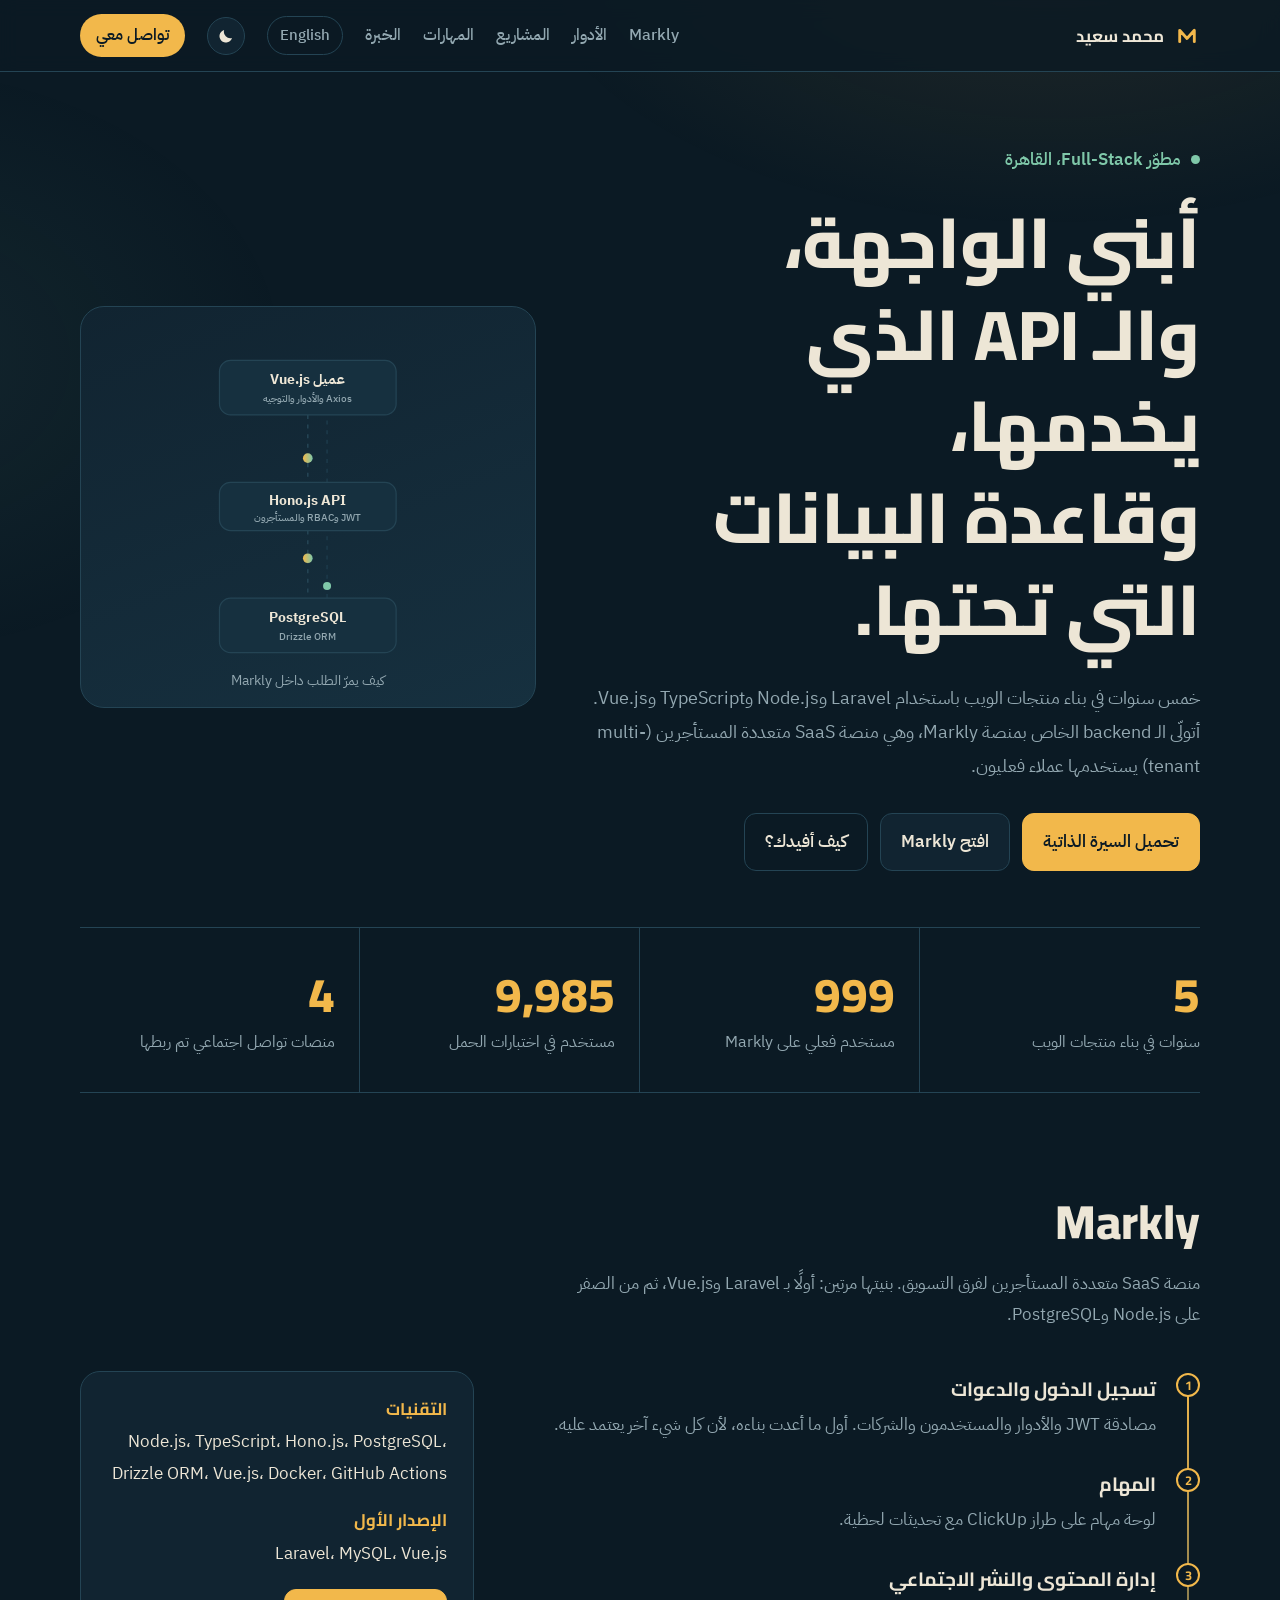
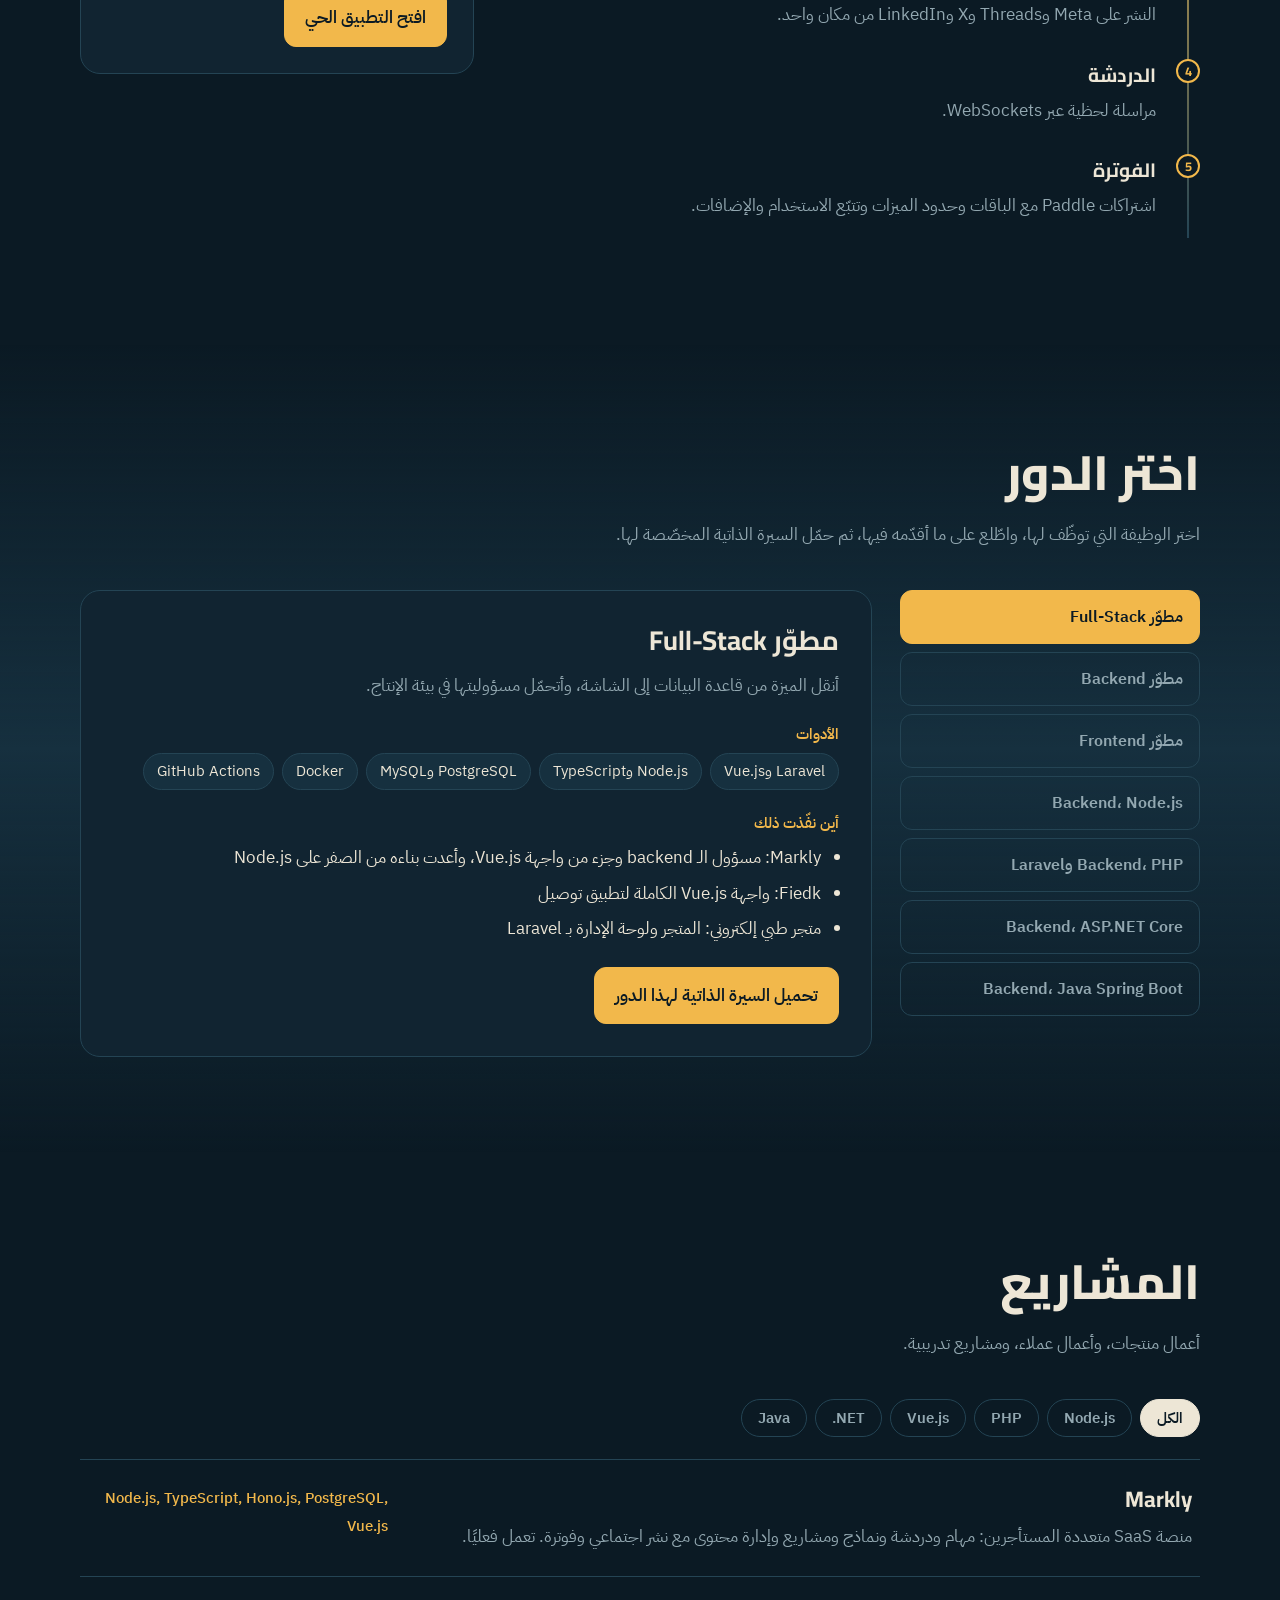
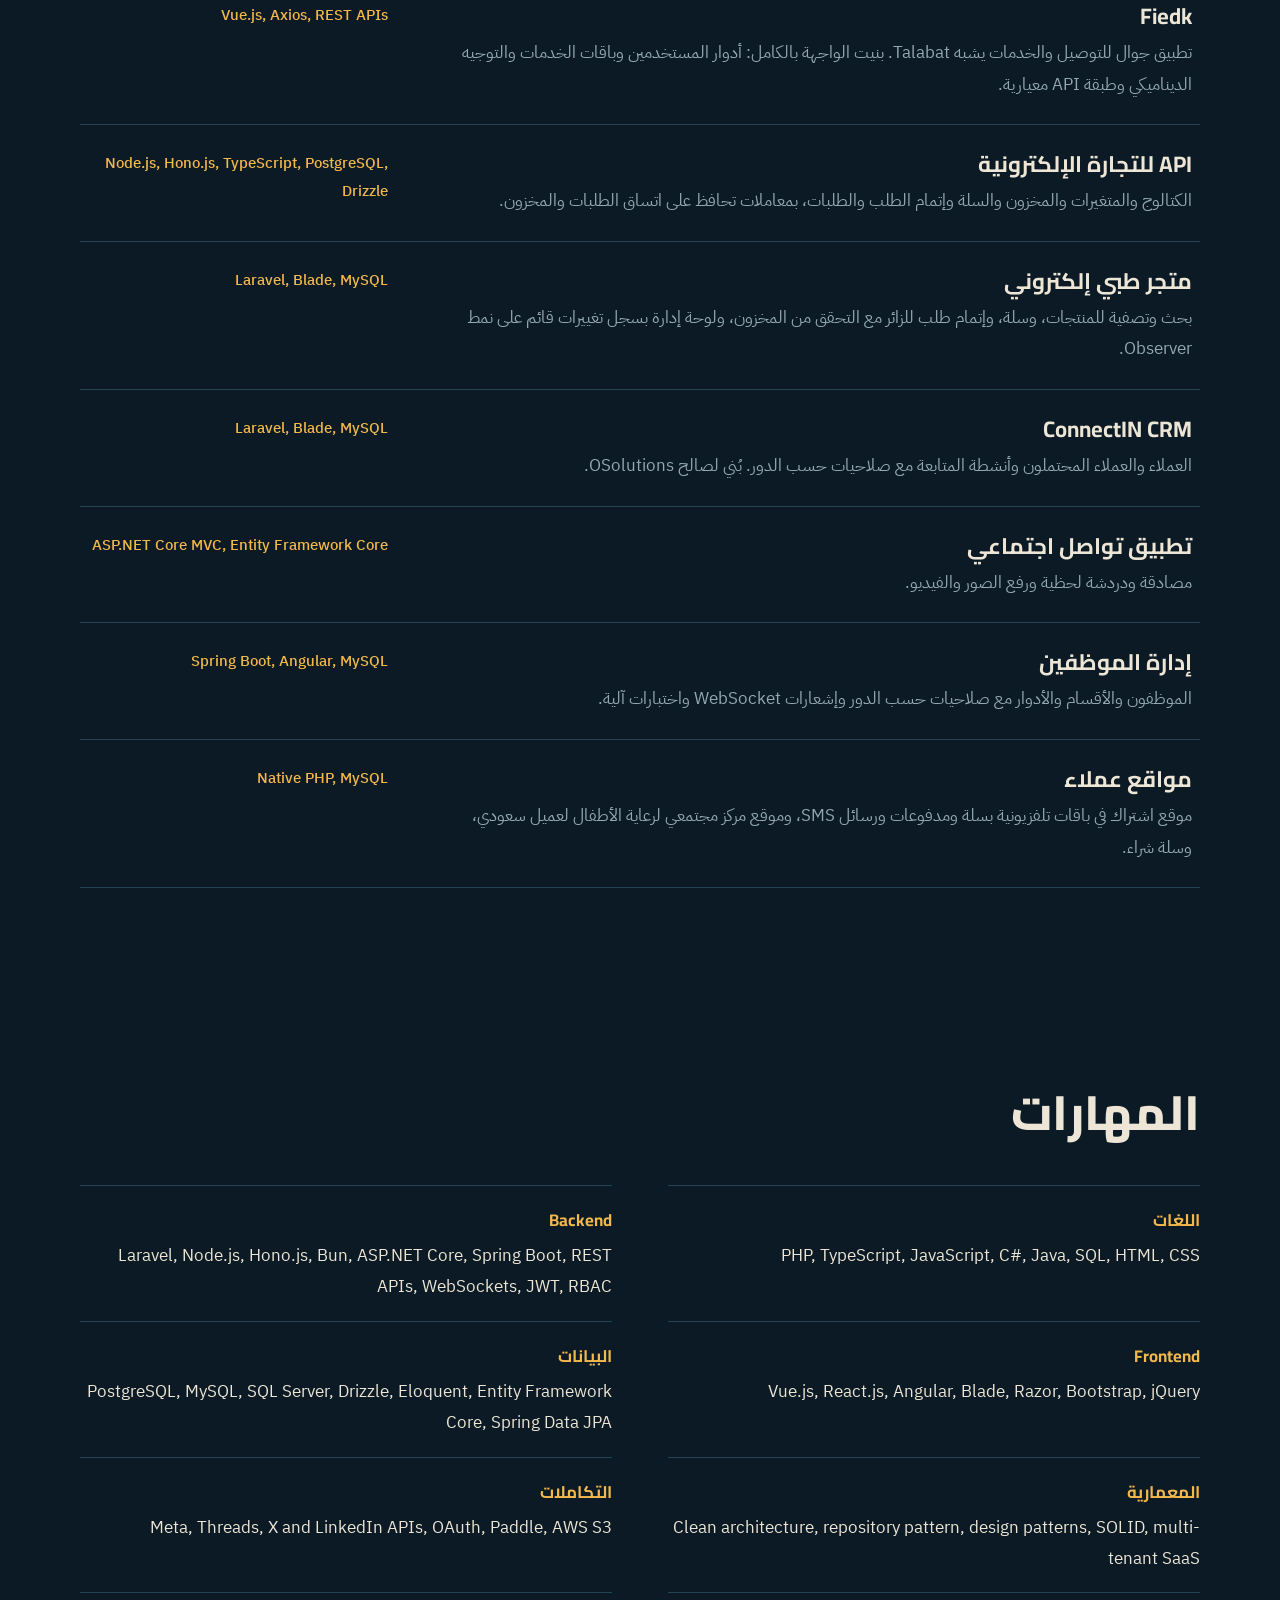
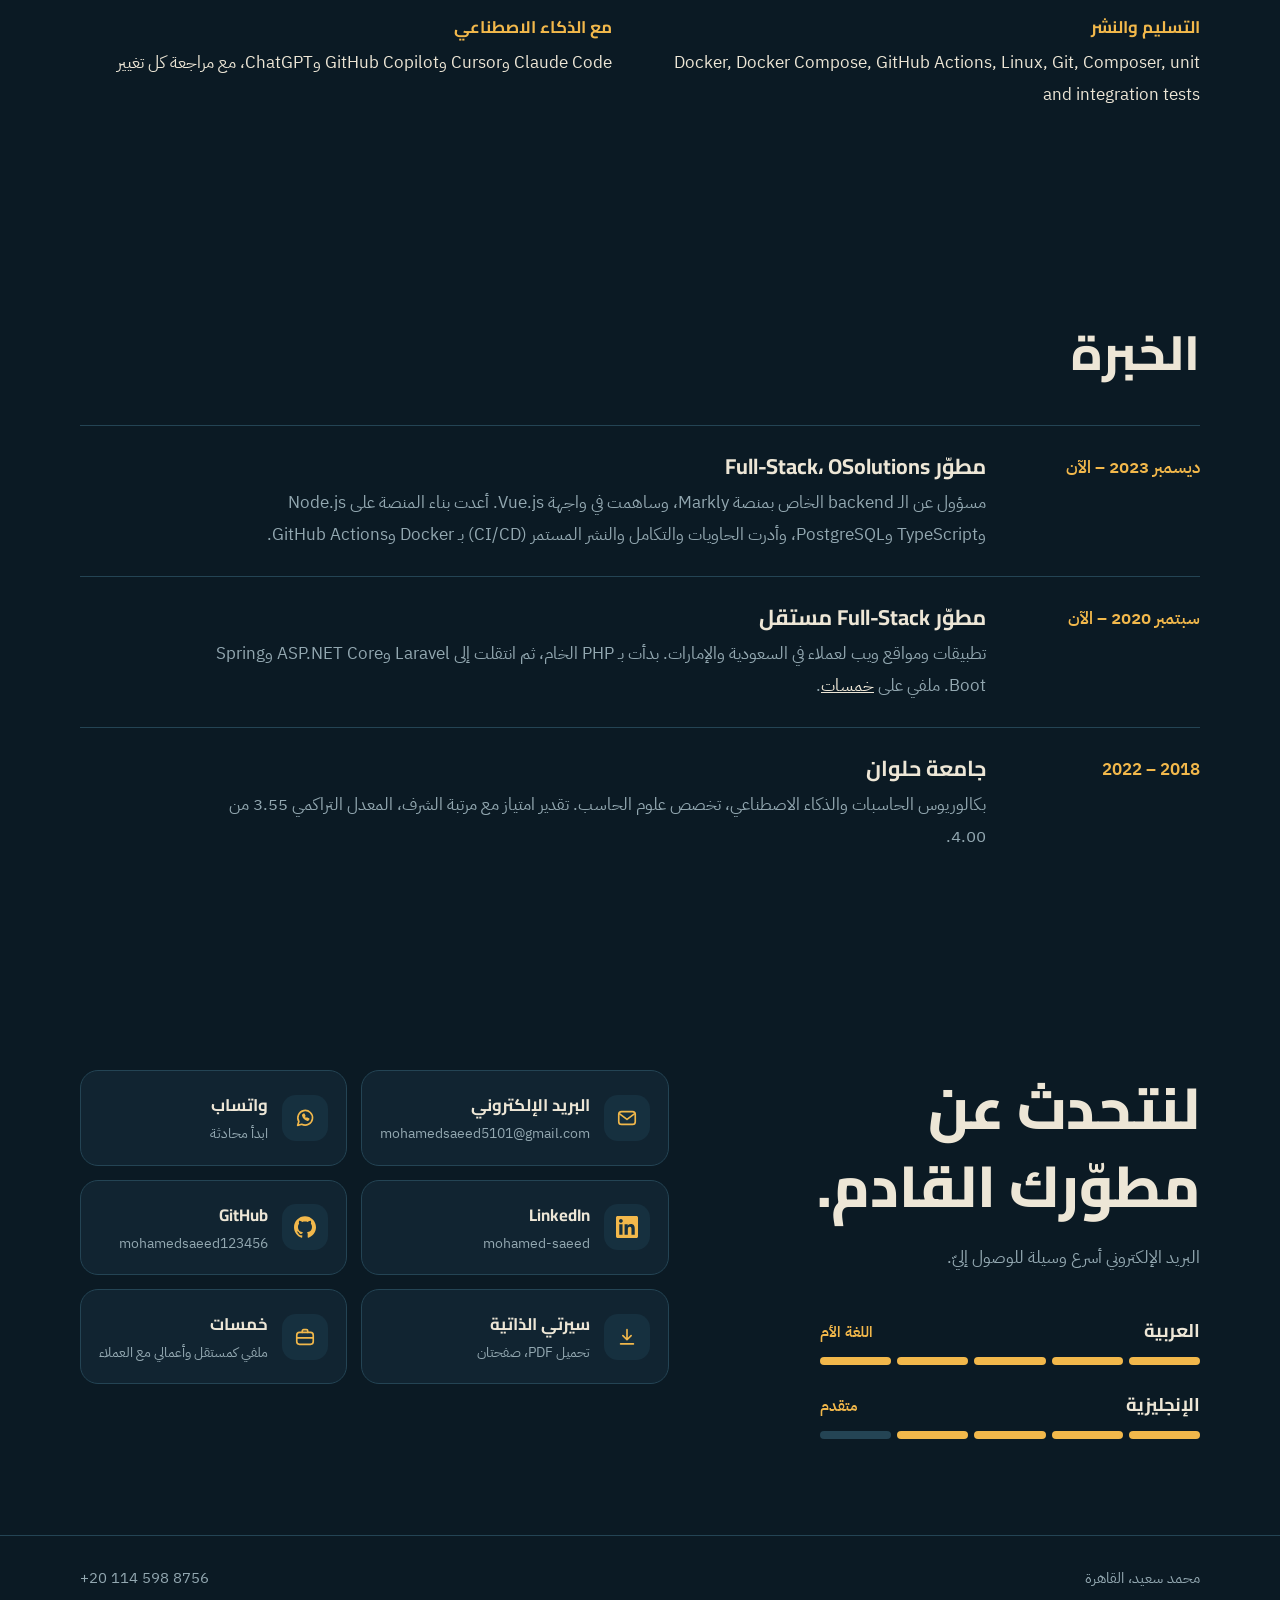
==== commit ba09f6fc: "change index arand en" ====
--- a/ar/index.html
+++ b/ar/index.html
@@ -245,6 +245,10 @@
             <span class="ico"><svg viewBox="0 0 24 24" fill="none" stroke="currentColor" stroke-width="1.8" stroke-linecap="round" stroke-linejoin="round" aria-hidden="true"><rect x="3" y="5" width="18" height="14" rx="3"/><path d="m4 7.5 8 6 8-6"/></svg></span>
             <span class="txt"><b>البريد الإلكتروني</b><small>mohamedsaeed5101@gmail.com</small></span></a></li>
 
+          <li><a href="https://wa.me/201145988756" target="_blank" rel="noopener">
+            <span class="ico"><svg viewBox="0 0 24 24" fill="none" stroke="currentColor" stroke-width="1.8" stroke-linecap="round" stroke-linejoin="round" aria-hidden="true"><path d="M4 20l1.3-4.2A8 8 0 1 1 8.4 18.8L4 20z"/><path d="M9.6 8.9c.3 2.5 2.8 5 5.4 5.4l1.1-1.2-1.9-.9-.9.7c-.9-.4-1.9-1.4-2.3-2.3l.7-.9-.9-1.9-1.2 1.1z"/></svg></span>
+            <span class="txt"><b>واتساب</b><small>ابدأ محادثة</small></span></a></li>
+
           <li><a href="https://www.linkedin.com/in/mohamed-saeed-37bb151a9/" target="_blank" rel="noopener">
             <span class="ico"><svg viewBox="0 0 24 24" fill="currentColor" aria-hidden="true"><path d="M20.447 20.452h-3.554v-5.569c0-1.328-.027-3.037-1.852-3.037-1.853 0-2.136 1.445-2.136 2.939v5.667H9.351V9h3.414v1.561h.046c.477-.9 1.637-1.85 3.37-1.85 3.601 0 4.267 2.37 4.267 5.455v6.286zM5.337 7.433c-1.144 0-2.063-.926-2.063-2.065 0-1.138.92-2.063 2.063-2.063 1.14 0 2.064.925 2.064 2.063 0 1.139-.925 2.065-2.064 2.065zm1.782 13.019H3.555V9h3.564v11.452zM22.225 0H1.771C.792 0 0 .774 0 1.729v20.542C0 23.227.792 24 1.771 24h20.451C23.2 24 24 23.227 24 22.271V1.729C24 .774 23.2 0 22.222 0h.003z"/></svg></span>
             <span class="txt"><b>LinkedIn</b><small>mohamed-saeed</small></span></a></li>
@@ -257,7 +261,7 @@
             <span class="ico"><svg viewBox="0 0 24 24" fill="none" stroke="currentColor" stroke-width="1.8" stroke-linecap="round" stroke-linejoin="round" aria-hidden="true"><path d="M12 4v11m0 0 4.5-4.5M12 15l-4.5-4.5M5 19.5h14"/></svg></span>
             <span class="txt"><b>سيرتي الذاتية</b><small>تحميل PDF، صفحتان</small></span></a></li>
 
-          <li class="wide"><a href="https://khamsat.com/user/mohamedsaeed1111" target="_blank" rel="noopener">
+          <li><a href="https://khamsat.com/user/mohamedsaeed1111" target="_blank" rel="noopener">
             <span class="ico"><svg viewBox="0 0 24 24" fill="none" stroke="currentColor" stroke-width="1.8" stroke-linecap="round" stroke-linejoin="round" aria-hidden="true"><rect x="3" y="7" width="18" height="13" rx="3"/><path d="M9 7V5.5A1.5 1.5 0 0 1 10.5 4h3A1.5 1.5 0 0 1 15 5.5V7M3 13h18"/></svg></span>
             <span class="txt"><b>خمسات</b><small>ملفي كمستقل وأعمالي مع العملاء</small></span></a></li>
 
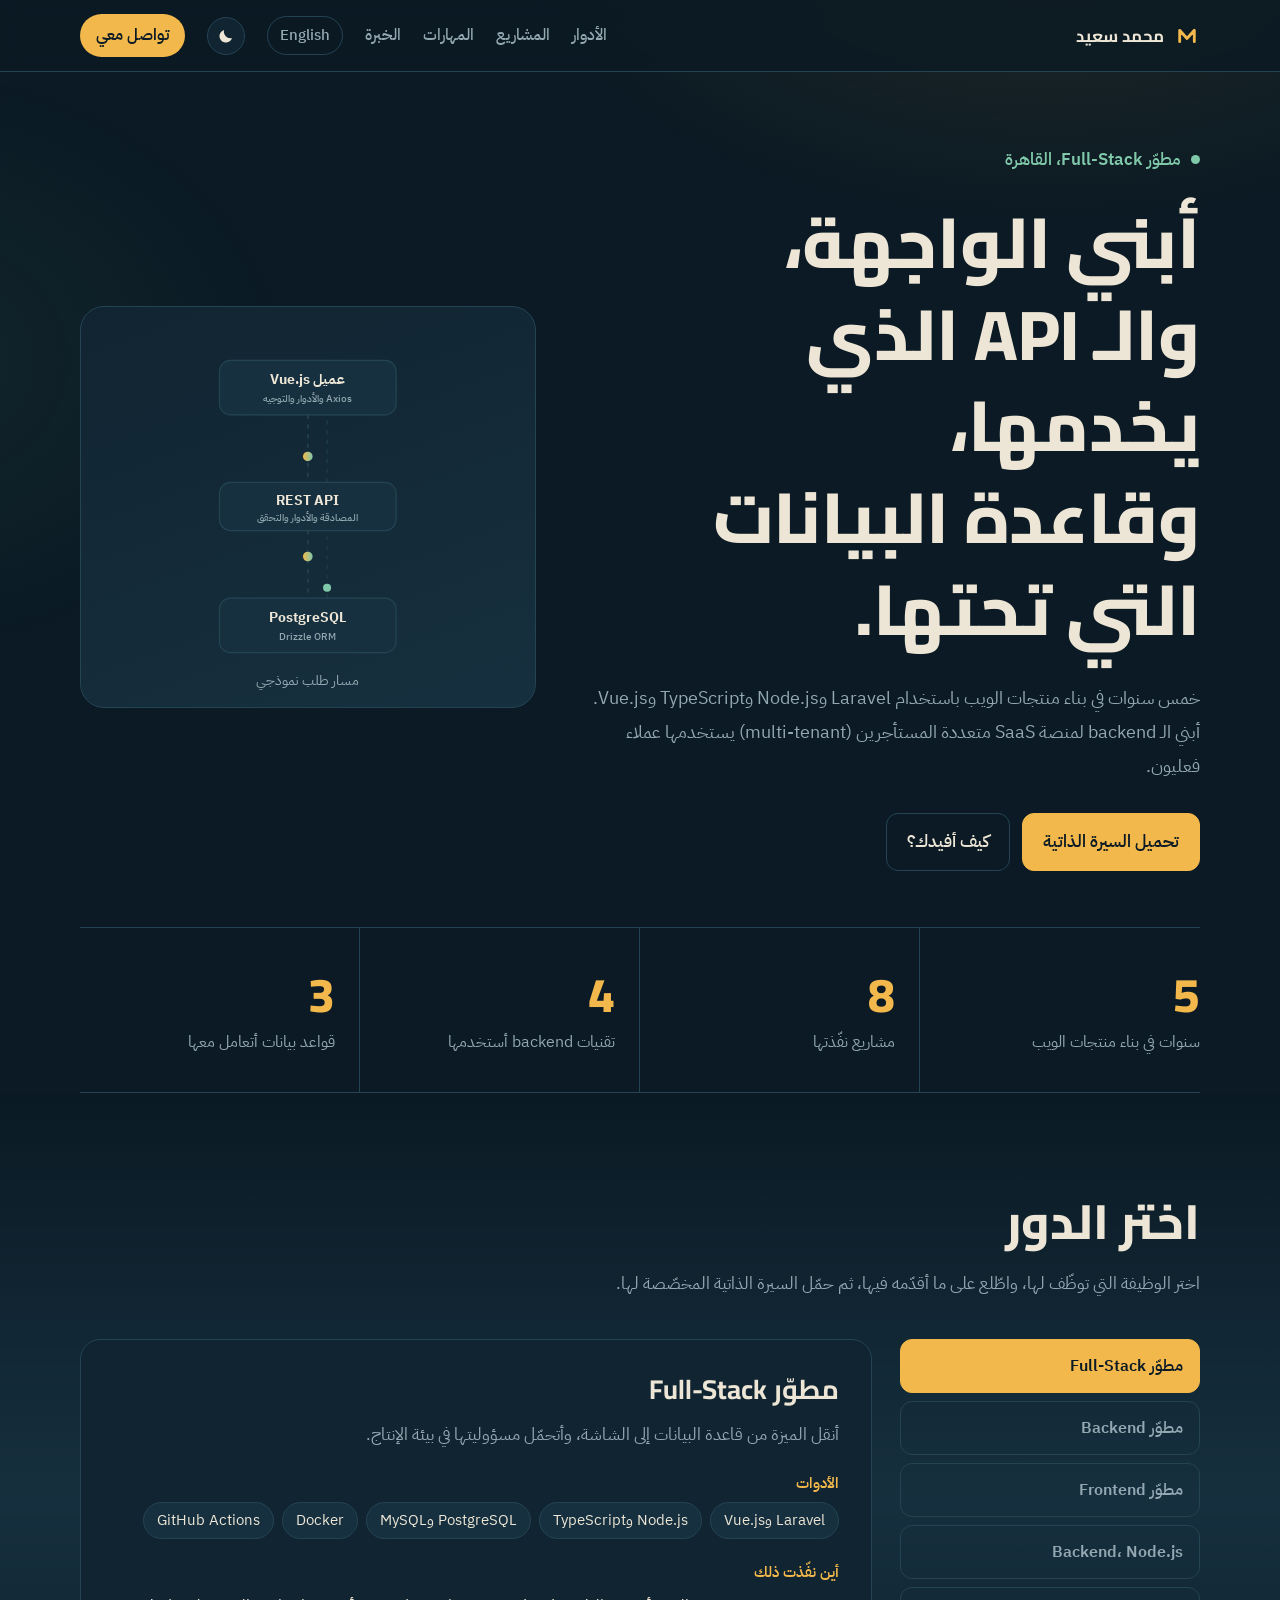
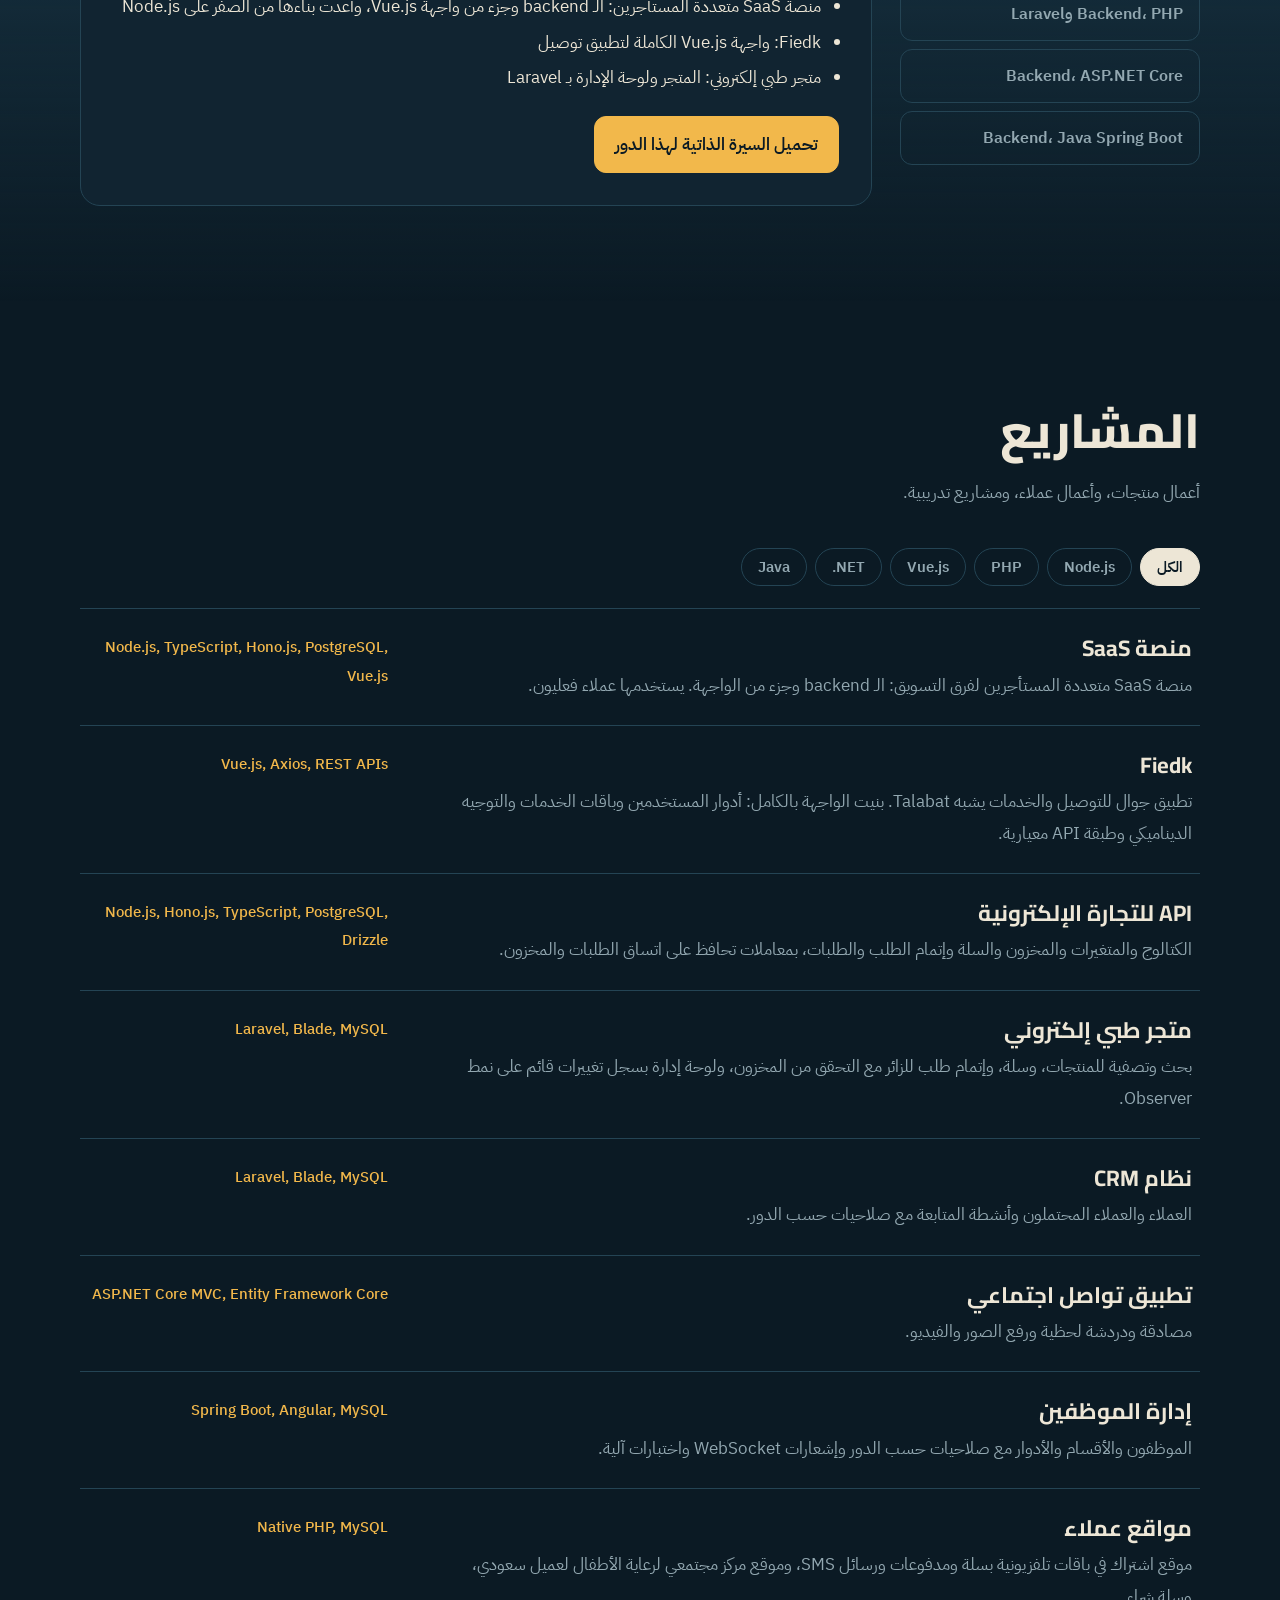
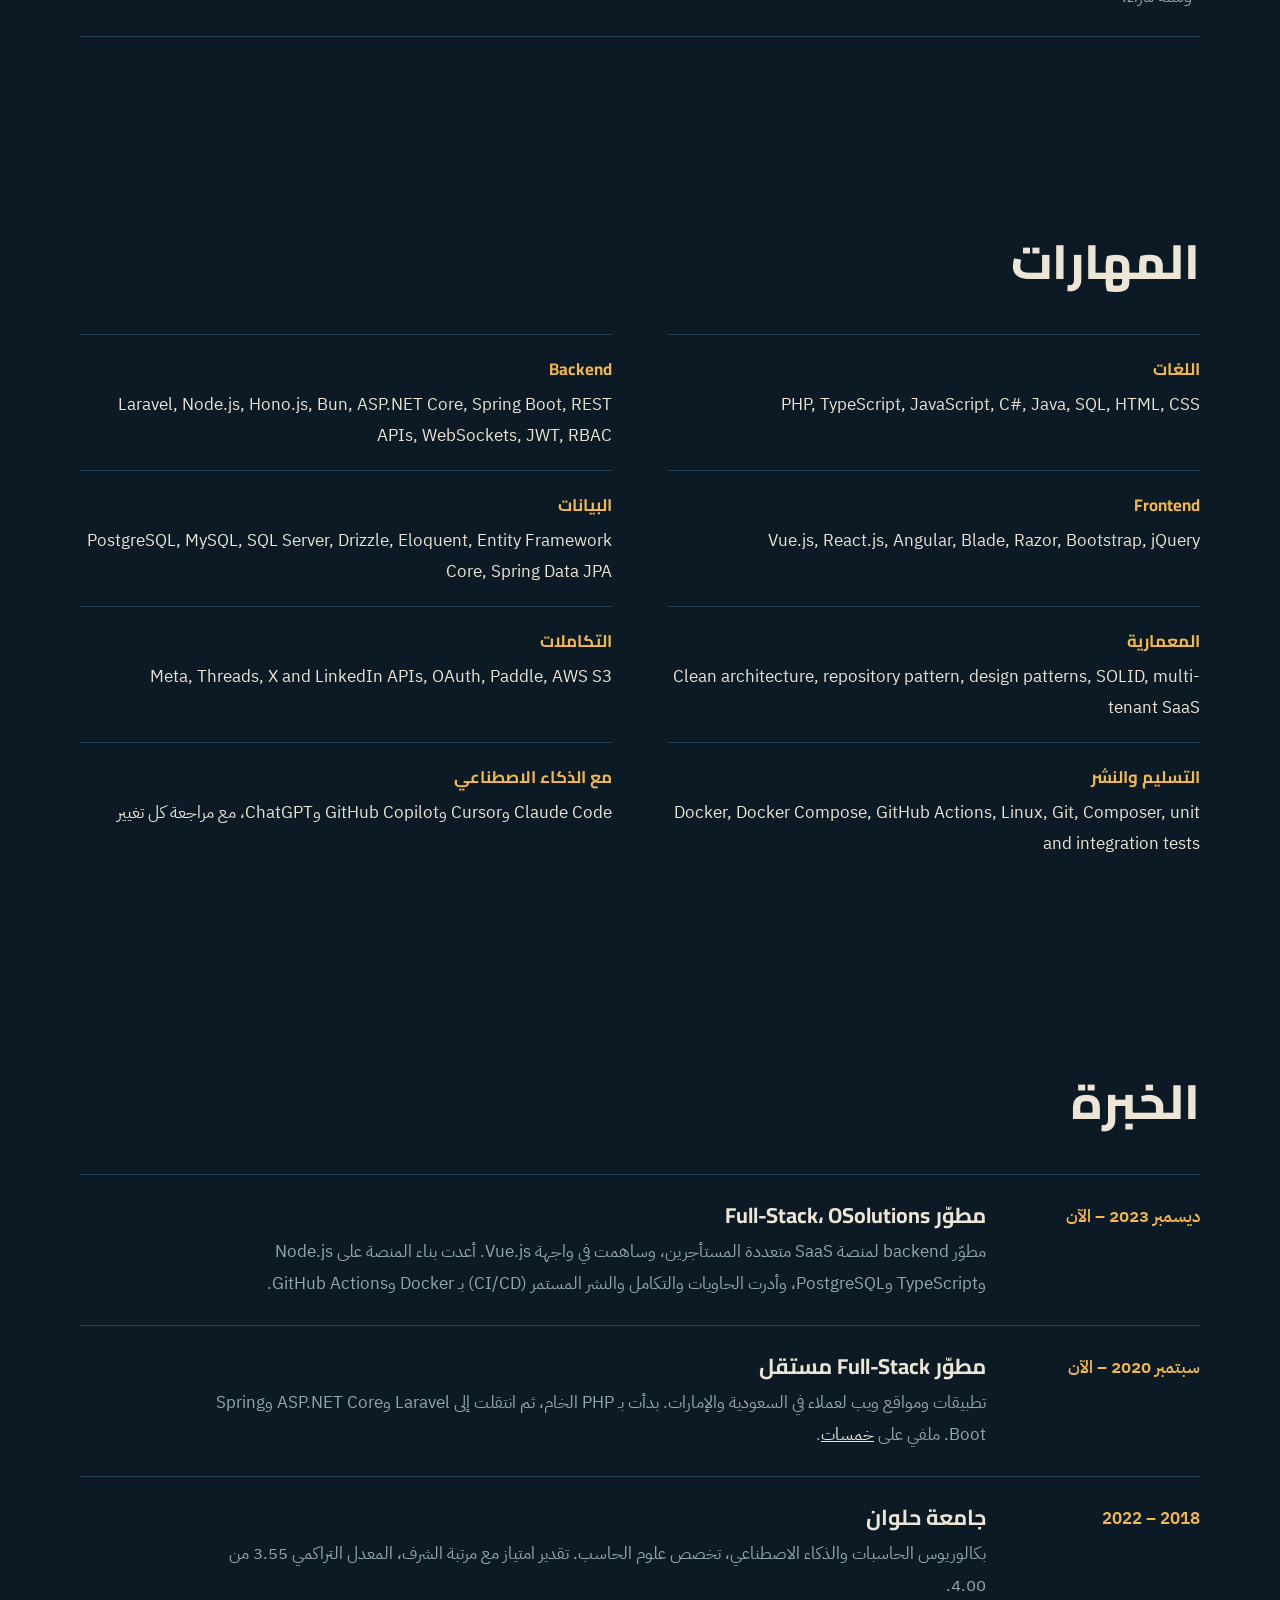
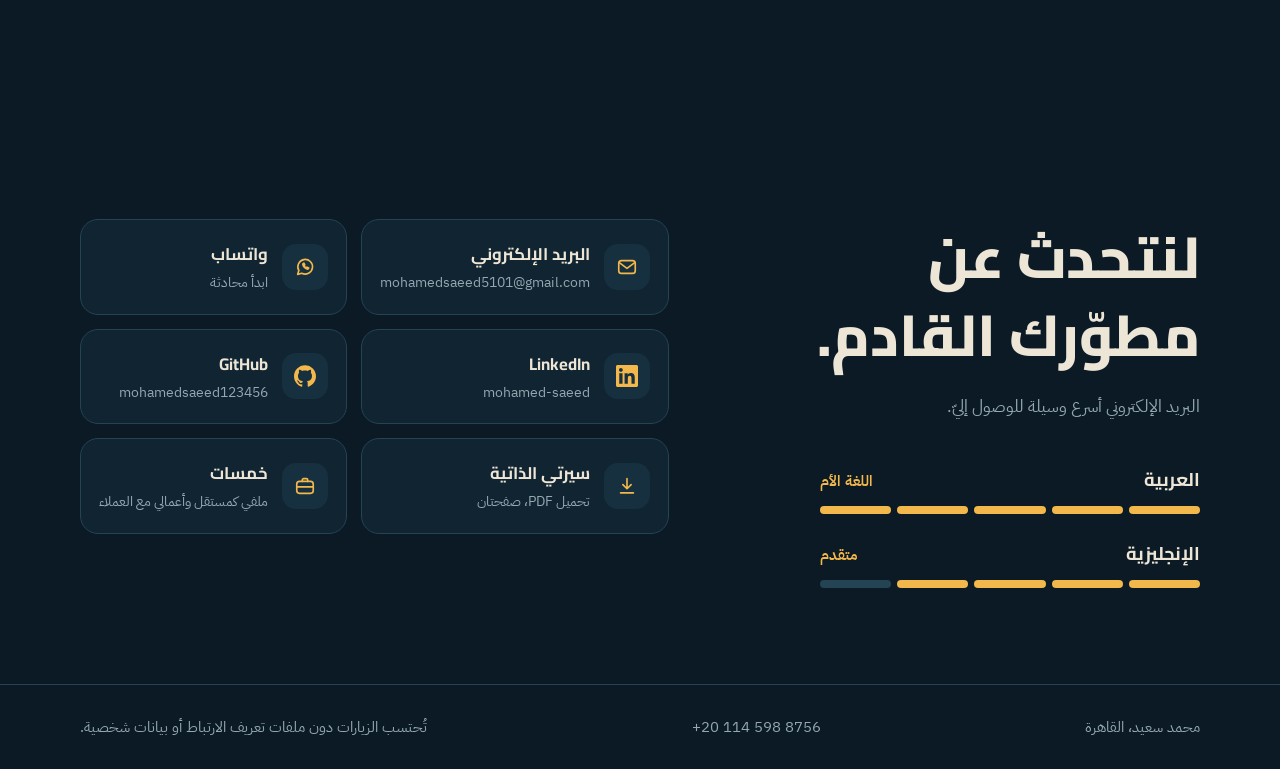
==== commit b554d8c3: "update" ====
--- a/ar/index.html
+++ b/ar/index.html
@@ -11,10 +11,15 @@
   <link rel="alternate" hreflang="ar" href="https://mohamedsaeed123456.github.io/ar/">
   <link rel="alternate" hreflang="x-default" href="https://mohamedsaeed123456.github.io/">
   <meta property="og:title" content="محمد سعيد | مطوّر Full-Stack">
-  <meta property="og:description" content="مطوّر Full-Stack يبني منصات SaaS وواجهات API. مسؤول عن الـ backend الخاص بمنصة Markly.">
+  <meta property="og:description" content="مطوّر Full-Stack يبني منصات SaaS وواجهات API.">
   <meta property="og:type" content="website">
   <meta property="og:url" content="https://mohamedsaeed123456.github.io/ar/">
   <meta property="og:locale" content="ar_EG">
+  <meta property="og:image" content="https://mohamedsaeed123456.github.io/assets/og-image.png">
+  <meta property="og:image:width" content="1200">
+  <meta property="og:image:height" content="630">
+  <meta property="og:image:alt" content="Mohamed Saeed, Full-Stack Developer">
+  <meta name="twitter:card" content="summary_large_image">
   <script>
     (function(){try{var t=localStorage.getItem('theme');if(t!=='light'&&t!=='dark'){t='dark'}document.documentElement.setAttribute('data-theme',t)}catch(e){document.documentElement.setAttribute('data-theme','dark')}})();
   </script>
@@ -32,7 +37,6 @@
       <span>محمد سعيد</span>
     </a>
     <nav aria-label="التنقل الرئيسي">
-      <a href="#markly">Markly</a>
       <a href="#roles">الأدوار</a>
       <a href="#projects">المشاريع</a>
       <a href="#skills">المهارات</a>
@@ -50,15 +54,14 @@
       <div class="hero-copy">
         <p class="where">مطوّر Full-Stack، القاهرة</p>
         <h1>أبني الواجهة،<br>والـ API الذي يخدمها،<br>وقاعدة البيانات التي تحتها.</h1>
-        <p class="lead">خمس سنوات في بناء منتجات الويب باستخدام Laravel وNode.js وTypeScript وVue.js. أتولّى الـ backend الخاص بمنصة Markly، وهي منصة SaaS متعددة المستأجرين (multi-tenant) يستخدمها عملاء فعليون.</p>
+        <p class="lead">خمس سنوات في بناء منتجات الويب باستخدام Laravel وNode.js وTypeScript وVue.js. أبني الـ backend لمنصة SaaS متعددة المستأجرين (multi-tenant) يستخدمها عملاء فعليون.</p>
         <div class="actions">
           <a class="btn primary" href="../Mohamed_Saeed.pdf" download>تحميل السيرة الذاتية</a>
-          <a class="btn" href="https://app.markly.digital/" target="_blank" rel="noopener">افتح Markly</a>
           <a class="btn ghost" href="#roles">كيف أفيدك؟</a>
         </div>
       </div>
 
-      <figure class="flow" aria-label="رسم توضيحي: عميل Vue.js يرسل طلبًا إلى API مبني بـ Hono.js، والـ API يستعلم من PostgreSQL">
+      <figure class="flow" aria-label="رسم توضيحي: عميل Vue.js يرسل طلبًا إلى REST API، والـ API يستعلم من PostgreSQL">
         <svg viewBox="0 0 520 420" aria-hidden="true" dir="ltr">
           <defs>
             <linearGradient id="g" x1="0" x2="1"><stop offset="0" stop-color="#F2B84B"/><stop offset="1" stop-color="#7FC8A9"/></linearGradient>
@@ -69,7 +72,7 @@
           <path id="p2b" class="wire wire-back" d="M284 340 V256"/>
 
           <g class="node n1"><rect x="150" y="44" width="220" height="68" rx="14"/><text x="260" y="74" text-anchor="middle" class="t1">عميل Vue.js</text><text x="260" y="96" text-anchor="middle" class="t2">Axios والأدوار والتوجيه</text></g>
-          <g class="node n2"><rect x="150" y="196" width="220" height="60" rx="14"/><text x="260" y="224" text-anchor="middle" class="t1">Hono.js API</text><text x="260" y="244" text-anchor="middle" class="t2">JWT وRBAC والمستأجرون</text></g>
+          <g class="node n2"><rect x="150" y="196" width="220" height="60" rx="14"/><text x="260" y="224" text-anchor="middle" class="t1">REST API</text><text x="260" y="244" text-anchor="middle" class="t2">المصادقة والأدوار والتحقق</text></g>
           <g class="node n3"><rect x="150" y="340" width="220" height="68" rx="14"/><text x="260" y="370" text-anchor="middle" class="t1">PostgreSQL</text><text x="260" y="392" text-anchor="middle" class="t2">Drizzle ORM</text></g>
 
           <circle r="6" fill="url(#g)" class="pkt" opacity="0"><animateMotion dur="2.6s" repeatCount="indefinite" begin="0.4s"><mpath href="#p1"/></animateMotion><animate attributeName="opacity" values="0;1;1;0" keyTimes="0;0.12;0.88;1" dur="2.6s" begin="0.4s" repeatCount="indefinite"/></circle>
@@ -77,47 +80,19 @@
           <circle r="5" fill="#7FC8A9" class="pkt" opacity="0"><animateMotion dur="2.6s" repeatCount="indefinite" begin="1.6s"><mpath href="#p2b"/></animateMotion><animate attributeName="opacity" values="0;1;1;0" keyTimes="0;0.12;0.88;1" dur="2.6s" begin="1.6s" repeatCount="indefinite"/></circle>
           <circle r="5" fill="#7FC8A9" class="pkt" opacity="0"><animateMotion dur="2.6s" repeatCount="indefinite" begin="2.2s"><mpath href="#p1b"/></animateMotion><animate attributeName="opacity" values="0;1;1;0" keyTimes="0;0.12;0.88;1" dur="2.6s" begin="2.2s" repeatCount="indefinite"/></circle>
         </svg>
-        <figcaption>كيف يمرّ الطلب داخل Markly</figcaption>
+        <figcaption>مسار طلب نموذجي</figcaption>
       </figure>
     </section>
     <section class="numbers" aria-label="أرقام رئيسية">
 
       <div><b dir="ltr" data-count="5" data-suffix="+">5+</b><span>سنوات في بناء منتجات الويب</span></div>
 
-      <div><b dir="ltr" data-count="1000" data-suffix="">1,000</b><span>مستخدم فعلي على Markly</span></div>
-
-      <div><b dir="ltr" data-count="10000" data-suffix="+">10,000+</b><span>مستخدم في اختبارات الحمل</span></div>
-
-      <div><b dir="ltr" data-count="4" data-suffix="">4</b><span>منصات تواصل اجتماعي تم ربطها</span></div>
-
-    </section>
-    <section class="markly" id="markly">
-      <div class="sec-head">
-        <h2>Markly</h2>
-        <p>منصة SaaS متعددة المستأجرين لفرق التسويق. بنيتها مرتين: أولًا بـ Laravel وVue.js، ثم من الصفر على Node.js وPostgreSQL.</p>
-      </div>
-      <div class="markly-grid">
-        <ol class="steps">
-
-          <li><strong>تسجيل الدخول والدعوات</strong><span>مصادقة JWT والأدوار والمستخدمون والشركات. أول ما أعدت بناءه، لأن كل شيء آخر يعتمد عليه.</span></li>
-
-          <li><strong>المهام</strong><span>لوحة مهام على طراز ClickUp مع تحديثات لحظية.</span></li>
-
-          <li><strong>إدارة المحتوى والنشر الاجتماعي</strong><span>النشر على Meta وThreads وX وLinkedIn من مكان واحد.</span></li>
-
-          <li><strong>الدردشة</strong><span>مراسلة لحظية عبر WebSockets.</span></li>
-
-          <li><strong>الفوترة</strong><span>اشتراكات Paddle مع الباقات وحدود الميزات وتتبّع الاستخدام والإضافات.</span></li>
-
-        </ol>
-        <aside class="stackbox">
-          <h3>التقنيات</h3>
-          <p>Node.js، TypeScript، Hono.js، PostgreSQL، Drizzle ORM، Vue.js، Docker، GitHub Actions</p>
-          <h3>الإصدار الأول</h3>
-          <p>Laravel، MySQL، Vue.js</p>
-          <a class="btn primary" href="https://app.markly.digital/" target="_blank" rel="noopener">افتح التطبيق الحي</a>
-        </aside>
-      </div>
+      <div><b dir="ltr" data-count="8" data-suffix="">8</b><span>مشاريع نفّذتها</span></div>
+
+      <div><b dir="ltr" data-count="4" data-suffix="">4</b><span>تقنيات backend أستخدمها</span></div>
+
+      <div><b dir="ltr" data-count="3" data-suffix="">3</b><span>قواعد بيانات أتعامل معها</span></div>
+
     </section>
     <section class="roles" id="roles">
       <div class="sec-head">
@@ -144,7 +119,7 @@
         </div>
         <div class="panel" id="panel" role="tabpanel" aria-live="polite" tabindex="0"></div>
       </div>
-      <script type="application/json" id="roles-data">{"labels": {"tools": "الأدوات", "proof_title": "أين نفّذت ذلك", "download": "تحميل السيرة الذاتية لهذا الدور"}, "roles": {"full": {"title": "مطوّر Full-Stack", "sum": "أنقل الميزة من قاعدة البيانات إلى الشاشة، وأتحمّل مسؤوليتها في بيئة الإنتاج.", "tags": ["Laravel وVue.js", "Node.js وTypeScript", "PostgreSQL وMySQL", "Docker", "GitHub Actions"], "proof": ["Markly: مسؤول الـ backend وجزء من واجهة Vue.js، وأعدت بناءه من الصفر على Node.js", "Fiedk: واجهة Vue.js الكاملة لتطبيق توصيل", "متجر طبي إلكتروني: المتجر ولوحة الإدارة بـ Laravel"], "href": "../cv/Mohamed_Saeed_Full-Stack.pdf"}, "backend": {"title": "مطوّر Backend", "sum": "واجهات API وقواعد بيانات وأنظمة SaaS متعددة المستأجرين، مع اختيار التقنية المناسبة لكل منتج.", "tags": ["Node.js وTypeScript", "Laravel", "ASP.NET Core", "Spring Boot", "PostgreSQL وMySQL وSQL Server", "JWT وRBAC", "Docker"], "proof": ["Markly: مسؤول الـ backend، بدأ بـ Laravel ثم أعدت بناءه على Node.js وPostgreSQL", "API للتجارة الإلكترونية: إتمام طلب بمعاملات (transactions) تحافظ على اتساق المخزون", "التكاملات: Meta وThreads وX وLinkedIn وPaddle"], "note": "خبرتي الإنتاجية في Laravel وNode.js. أما ASP.NET Core وSpring Boot فمن العمل الحر والمشاريع الشخصية.", "href": "../cv/Mohamed_Saeed_Backend.pdf"}, "frontend": {"title": "مطوّر Frontend", "sum": "واجهات Vue.js تتعامل مع واجهات API حقيقية، مع توجيه حسب الأدوار وطبقة API منظّمة.", "tags": ["Vue.js", "JavaScript وTypeScript", "Axios", "React.js", "Angular", "HTML وCSS"], "proof": ["Fiedk: الواجهة الكاملة، بأدوار المستخدمين وباقات الخدمات والتوجيه الديناميكي", "Markly: واجهة عدة وحدات، وواجهة وحدات أخرى كاملة", "دورة Vue.js على Udemy"], "href": "../cv/Mohamed_Saeed_Frontend.pdf"}, "node": {"title": "مطوّر Backend، Node.js", "sum": "واجهات REST وخدمات لحظية على Node.js وTypeScript وPostgreSQL، مع اختبارات وهندسة نظيفة.", "tags": ["Hono.js", "TypeScript", "PostgreSQL", "Drizzle ORM", "JWT وRBAC", "WebSockets"], "proof": ["إعادة بناء Markly: المصادقة والدعوات والمهام والدردشة وإدارة المحتوى والفوترة", "API للتجارة الإلكترونية: المتغيرات والمخزون وإتمام الطلب والطلبات بمعاملات", "1,000 مستخدم فعلي، واختبار حمل بأكثر من 10,000"], "href": "../cv/Mohamed_Saeed_Backend-NodeJS.pdf"}, "php": {"title": "مطوّر Backend، PHP وLaravel", "sum": "تطبيقات Laravel وأنظمة إدارة وفوترة، من أول مواقعي بـ PHP الخام إلى منصة SaaS متعددة المستأجرين.", "tags": ["Laravel", "Eloquent ORM", "MySQL", "Blade", "Composer", "اختبارات الوحدة"], "proof": ["الإصدار الأول من Markly: Laravel وMySQL وVue.js", "ConnectIN CRM: العملاء والعملاء المحتملون والمتابعات", "مواقع لعملاء في السعودية والإمارات: سلة شراء ومدفوعات ورسائل SMS"], "href": "../cv/Mohamed_Saeed_Backend-PHP-Laravel.pdf"}, "net": {"title": "مطوّر Backend، ASP.NET Core", "sum": "تطبيقات ASP.NET Core مع Entity Framework Core والمصادقة والأدوار والمعالجة غير المتزامنة.", "tags": ["ASP.NET Core MVC وWeb API", "C#", "Entity Framework Core", "SQL Server", "LINQ"], "proof": ["تطبيق تواصل اجتماعي: مصادقة ودردشة لحظية ورفع وسائط", "تطبيقات ASP.NET Core لعملاء في العمل الحر"], "note": "عملي مع .NET من العمل الحر والمشاريع الشخصية. خبرتي الإنتاجية في Laravel وNode.js.", "href": "../cv/Mohamed_Saeed_Backend-DotNet.pdf"}, "java": {"title": "مطوّر Backend، Java Spring Boot", "sum": "واجهات REST بـ Spring Boot مع Spring Data JPA وصلاحيات حسب الدور وWebSockets واختبارات.", "tags": ["Java", "Spring Boot", "Spring Data JPA", "Hibernate", "MySQL", "JUnit"], "proof": ["إدارة الموظفين بـ Spring Boot وAngular: أدوار وإشعارات WebSocket واختبارات", "تطبيقات Spring Boot لعملاء في العمل الحر"], "note": "عملي مع Java من العمل الحر والمشاريع الشخصية. خبرتي الإنتاجية في Laravel وNode.js.", "href": "../cv/Mohamed_Saeed_Backend-Java.pdf"}}}</script>
+      <script type="application/json" id="roles-data">{"labels": {"tools": "الأدوات", "proof_title": "أين نفّذت ذلك", "download": "تحميل السيرة الذاتية لهذا الدور"}, "roles": {"full": {"title": "مطوّر Full-Stack", "sum": "أنقل الميزة من قاعدة البيانات إلى الشاشة، وأتحمّل مسؤوليتها في بيئة الإنتاج.", "tags": ["Laravel وVue.js", "Node.js وTypeScript", "PostgreSQL وMySQL", "Docker", "GitHub Actions"], "proof": ["منصة SaaS متعددة المستأجرين: الـ backend وجزء من واجهة Vue.js، وأعدت بناءها من الصفر على Node.js", "Fiedk: واجهة Vue.js الكاملة لتطبيق توصيل", "متجر طبي إلكتروني: المتجر ولوحة الإدارة بـ Laravel"], "href": "../cv/Mohamed_Saeed_Full-Stack.pdf"}, "backend": {"title": "مطوّر Backend", "sum": "واجهات API وقواعد بيانات وأنظمة SaaS متعددة المستأجرين، مع اختيار التقنية المناسبة لكل منتج.", "tags": ["Node.js وTypeScript", "Laravel", "ASP.NET Core", "Spring Boot", "PostgreSQL وMySQL وSQL Server", "JWT وRBAC", "Docker"], "proof": ["منصة SaaS متعددة المستأجرين: الـ backend، بدأ بـ Laravel ثم أعدت بناءه على Node.js وPostgreSQL", "API للتجارة الإلكترونية: إتمام طلب بمعاملات (transactions) تحافظ على اتساق المخزون", "التكاملات: Meta وThreads وX وLinkedIn وPaddle"], "note": "خبرتي الإنتاجية في Laravel وNode.js. أما ASP.NET Core وSpring Boot فمن العمل الحر والمشاريع الشخصية.", "href": "../cv/Mohamed_Saeed_Backend.pdf"}, "frontend": {"title": "مطوّر Frontend", "sum": "واجهات Vue.js تتعامل مع واجهات API حقيقية، مع توجيه حسب الأدوار وطبقة API منظّمة.", "tags": ["Vue.js", "JavaScript وTypeScript", "Axios", "React.js", "Angular", "HTML وCSS"], "proof": ["Fiedk: الواجهة الكاملة، بأدوار المستخدمين وباقات الخدمات والتوجيه الديناميكي", "منصة SaaS: واجهة عدة وحدات، وواجهة وحدات أخرى كاملة", "دورة Vue.js على Udemy"], "href": "../cv/Mohamed_Saeed_Frontend.pdf"}, "node": {"title": "مطوّر Backend، Node.js", "sum": "واجهات REST وخدمات لحظية على Node.js وTypeScript وPostgreSQL، مع اختبارات وهندسة نظيفة.", "tags": ["Hono.js", "TypeScript", "PostgreSQL", "Drizzle ORM", "JWT وRBAC", "WebSockets"], "proof": ["إعادة بناء منصة SaaS: المصادقة والأدوار والميزات اللحظية والفوترة", "API للتجارة الإلكترونية: المتغيرات والمخزون وإتمام الطلب والطلبات بمعاملات", "اختبار الـ backend تحت الحمل"], "href": "../cv/Mohamed_Saeed_Backend-NodeJS.pdf"}, "php": {"title": "مطوّر Backend، PHP وLaravel", "sum": "تطبيقات Laravel وأنظمة إدارة وفوترة، من أول مواقعي بـ PHP الخام إلى منصة SaaS متعددة المستأجرين.", "tags": ["Laravel", "Eloquent ORM", "MySQL", "Blade", "Composer", "اختبارات الوحدة"], "proof": ["الإصدار الأول من منصة SaaS: Laravel وMySQL وVue.js", "نظام CRM: العملاء والعملاء المحتملون والمتابعات", "مواقع لعملاء في السعودية والإمارات: سلة شراء ومدفوعات ورسائل SMS"], "href": "../cv/Mohamed_Saeed_Backend-PHP-Laravel.pdf"}, "net": {"title": "مطوّر Backend، ASP.NET Core", "sum": "تطبيقات ASP.NET Core مع Entity Framework Core والمصادقة والأدوار والمعالجة غير المتزامنة.", "tags": ["ASP.NET Core MVC وWeb API", "C#", "Entity Framework Core", "SQL Server", "LINQ"], "proof": ["تطبيق تواصل اجتماعي: مصادقة ودردشة لحظية ورفع وسائط", "تطبيقات ASP.NET Core لعملاء في العمل الحر"], "note": "عملي مع .NET من العمل الحر والمشاريع الشخصية. خبرتي الإنتاجية في Laravel وNode.js.", "href": "../cv/Mohamed_Saeed_Backend-DotNet.pdf"}, "java": {"title": "مطوّر Backend، Java Spring Boot", "sum": "واجهات REST بـ Spring Boot مع Spring Data JPA وصلاحيات حسب الدور وWebSockets واختبارات.", "tags": ["Java", "Spring Boot", "Spring Data JPA", "Hibernate", "MySQL", "JUnit"], "proof": ["إدارة الموظفين بـ Spring Boot وAngular: أدوار وإشعارات WebSocket واختبارات", "تطبيقات Spring Boot لعملاء في العمل الحر"], "note": "عملي مع Java من العمل الحر والمشاريع الشخصية. خبرتي الإنتاجية في Laravel وNode.js.", "href": "../cv/Mohamed_Saeed_Backend-Java.pdf"}}}</script>
     </section>
     <section class="work" id="projects">
       <div class="sec-head">
@@ -168,7 +143,7 @@
       </div>
       <ul class="rows" id="rows">
 
-        <li data-tags="node php vue"><div><h3>Markly</h3><p>منصة SaaS متعددة المستأجرين: مهام ودردشة ونماذج ومشاريع وإدارة محتوى مع نشر اجتماعي وفوترة. تعمل فعليًا.</p></div><span class="tech" dir="ltr">Node.js, TypeScript, Hono.js, PostgreSQL, Vue.js</span></li>
+        <li data-tags="node php vue"><div><h3>منصة SaaS</h3><p>منصة SaaS متعددة المستأجرين لفرق التسويق: الـ backend وجزء من الواجهة. يستخدمها عملاء فعليون.</p></div><span class="tech" dir="ltr">Node.js, TypeScript, Hono.js, PostgreSQL, Vue.js</span></li>
 
         <li data-tags="vue"><div><h3>Fiedk</h3><p>تطبيق جوال للتوصيل والخدمات يشبه Talabat. بنيت الواجهة بالكامل: أدوار المستخدمين وباقات الخدمات والتوجيه الديناميكي وطبقة API معيارية.</p></div><span class="tech" dir="ltr">Vue.js, Axios, REST APIs</span></li>
 
@@ -176,7 +151,7 @@
 
         <li data-tags="php"><div><h3>متجر طبي إلكتروني</h3><p>بحث وتصفية للمنتجات، وسلة، وإتمام طلب للزائر مع التحقق من المخزون، ولوحة إدارة بسجل تغييرات قائم على نمط Observer.</p></div><span class="tech" dir="ltr">Laravel, Blade, MySQL</span></li>
 
-        <li data-tags="php"><div><h3>ConnectIN CRM</h3><p>العملاء والعملاء المحتملون وأنشطة المتابعة مع صلاحيات حسب الدور. بُني لصالح OSolutions.</p></div><span class="tech" dir="ltr">Laravel, Blade, MySQL</span></li>
+        <li data-tags="php"><div><h3>نظام CRM</h3><p>العملاء والعملاء المحتملون وأنشطة المتابعة مع صلاحيات حسب الدور.</p></div><span class="tech" dir="ltr">Laravel, Blade, MySQL</span></li>
 
         <li data-tags="net"><div><h3>تطبيق تواصل اجتماعي</h3><p>مصادقة ودردشة لحظية ورفع الصور والفيديو.</p></div><span class="tech" dir="ltr">ASP.NET Core MVC, Entity Framework Core</span></li>
 
@@ -212,7 +187,7 @@
       <div class="sec-head"><h2>الخبرة</h2></div>
       <ol class="timeline">
 
-        <li><time>ديسمبر 2023 – الآن</time><div><h3>مطوّر Full-Stack، OSolutions</h3><p>مسؤول عن الـ backend الخاص بمنصة Markly، وساهمت في واجهة Vue.js. أعدت بناء المنصة على Node.js وTypeScript وPostgreSQL، وأدرت الحاويات والتكامل والنشر المستمر (CI/CD) بـ Docker وGitHub Actions.</p></div></li>
+        <li><time>ديسمبر 2023 – الآن</time><div><h3>مطوّر Full-Stack، OSolutions</h3><p>مطوّر backend لمنصة SaaS متعددة المستأجرين، وساهمت في واجهة Vue.js. أعدت بناء المنصة على Node.js وTypeScript وPostgreSQL، وأدرت الحاويات والتكامل والنشر المستمر (CI/CD) بـ Docker وGitHub Actions.</p></div></li>
 
         <li><time>سبتمبر 2020 – الآن</time><div><h3>مطوّر Full-Stack مستقل</h3><p>تطبيقات ومواقع ويب لعملاء في السعودية والإمارات. بدأت بـ PHP الخام، ثم انتقلت إلى Laravel وASP.NET Core وSpring Boot. ملفي على <a href="https://khamsat.com/user/mohamedsaeed1111" target="_blank" rel="noopener">خمسات</a>.</p></div></li>
 
--- a/assets/site.css
+++ b/assets/site.css
@@ -287,47 +287,6 @@
   text-align: start;
 }
 .numbers span { color: var(--mute); font-size: .98rem; }
-
-/* ---- sections/markly.css ---- */
-.markly-grid { display: grid; grid-template-columns: 1.4fr .8fr; gap: 36px; align-items: start; }
-
-.steps { position: relative; margin: 0; padding: 0; list-style: none; counter-reset: step; }
-.steps::before {
-  content: "";
-  position: absolute;
-  inset-inline-start: 11px;
-  top: 10px;
-  bottom: 10px;
-  width: 2px;
-  background: linear-gradient(var(--saffron), var(--line));
-}
-.steps li { position: relative; padding: 0 0 26px; padding-inline-start: 44px; counter-increment: step; }
-.steps li::before {
-  content: counter(step);
-  position: absolute;
-  inset-inline-start: 0;
-  top: 2px;
-  width: 24px;
-  height: 24px;
-  border: 2px solid var(--saffron);
-  border-radius: 50%;
-  background: var(--ink);
-  color: var(--saffron);
-  font: 700 .8rem/20px var(--font-display);
-  text-align: center;
-}
-.steps strong { display: block; margin-block-end: 2px; font: 700 1.2rem var(--font-display); }
-.steps span { color: var(--mute); }
-
-.stackbox {
-  padding: 26px;
-  border: 1px solid var(--line);
-  border-radius: var(--radius-m);
-  background: var(--panel);
-  transition: background-color .3s, border-color .3s;
-}
-.stackbox h3 { margin-block-end: 6px; color: var(--saffron); font-size: 1.05rem; }
-.stackbox p { margin-block-end: 20px; color: var(--sand); }
 
 /* ---- sections/roles.css ---- */
 .roles { background: linear-gradient(180deg, transparent, var(--panel-2), transparent); }
@@ -528,7 +487,7 @@
 /* ---- responsive.css ---- */
 @media (max-width: 900px) {
   .hero { grid-template-columns: 1fr; min-height: 0; }
-  .markly-grid, .roles-ui { grid-template-columns: 1fr; }
+  .roles-ui { grid-template-columns: 1fr; }
   .tablist { flex-direction: row; flex-wrap: wrap; }
 
   .numbers { grid-template-columns: repeat(2, 1fr); }
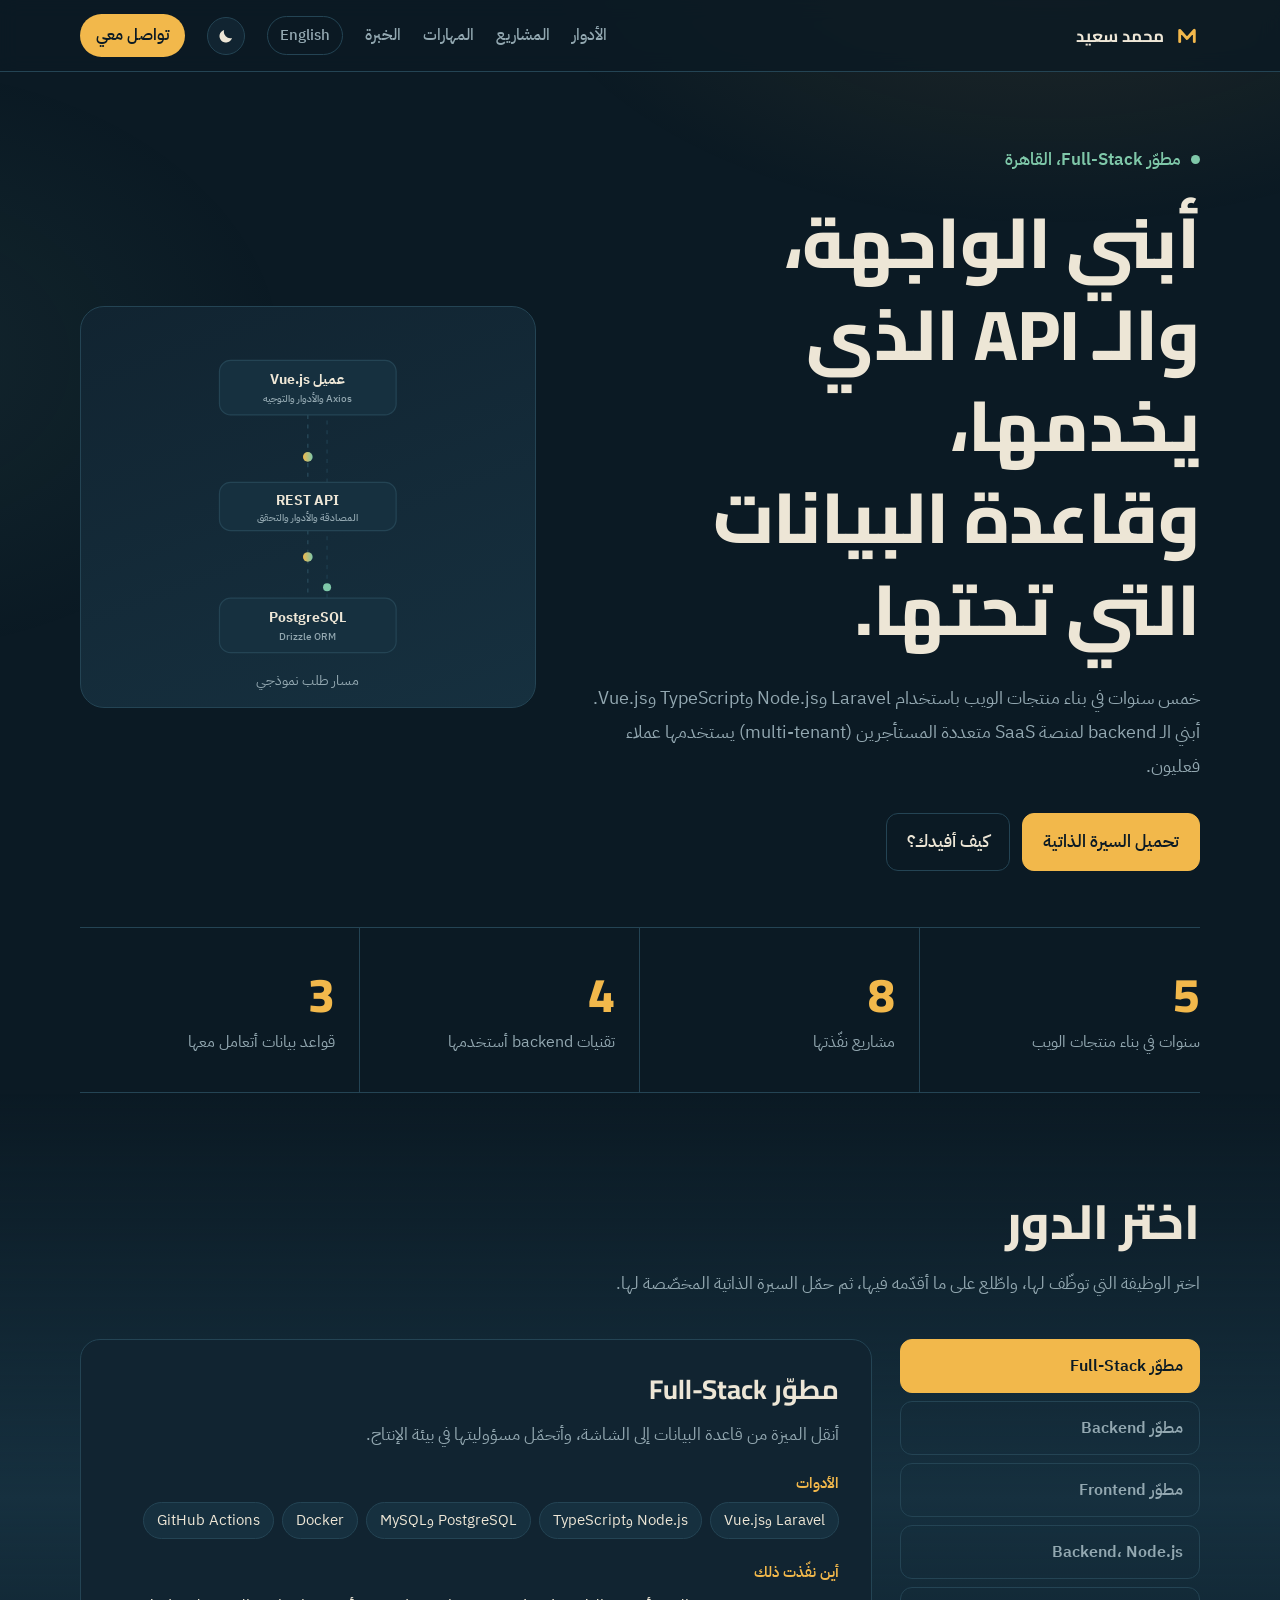
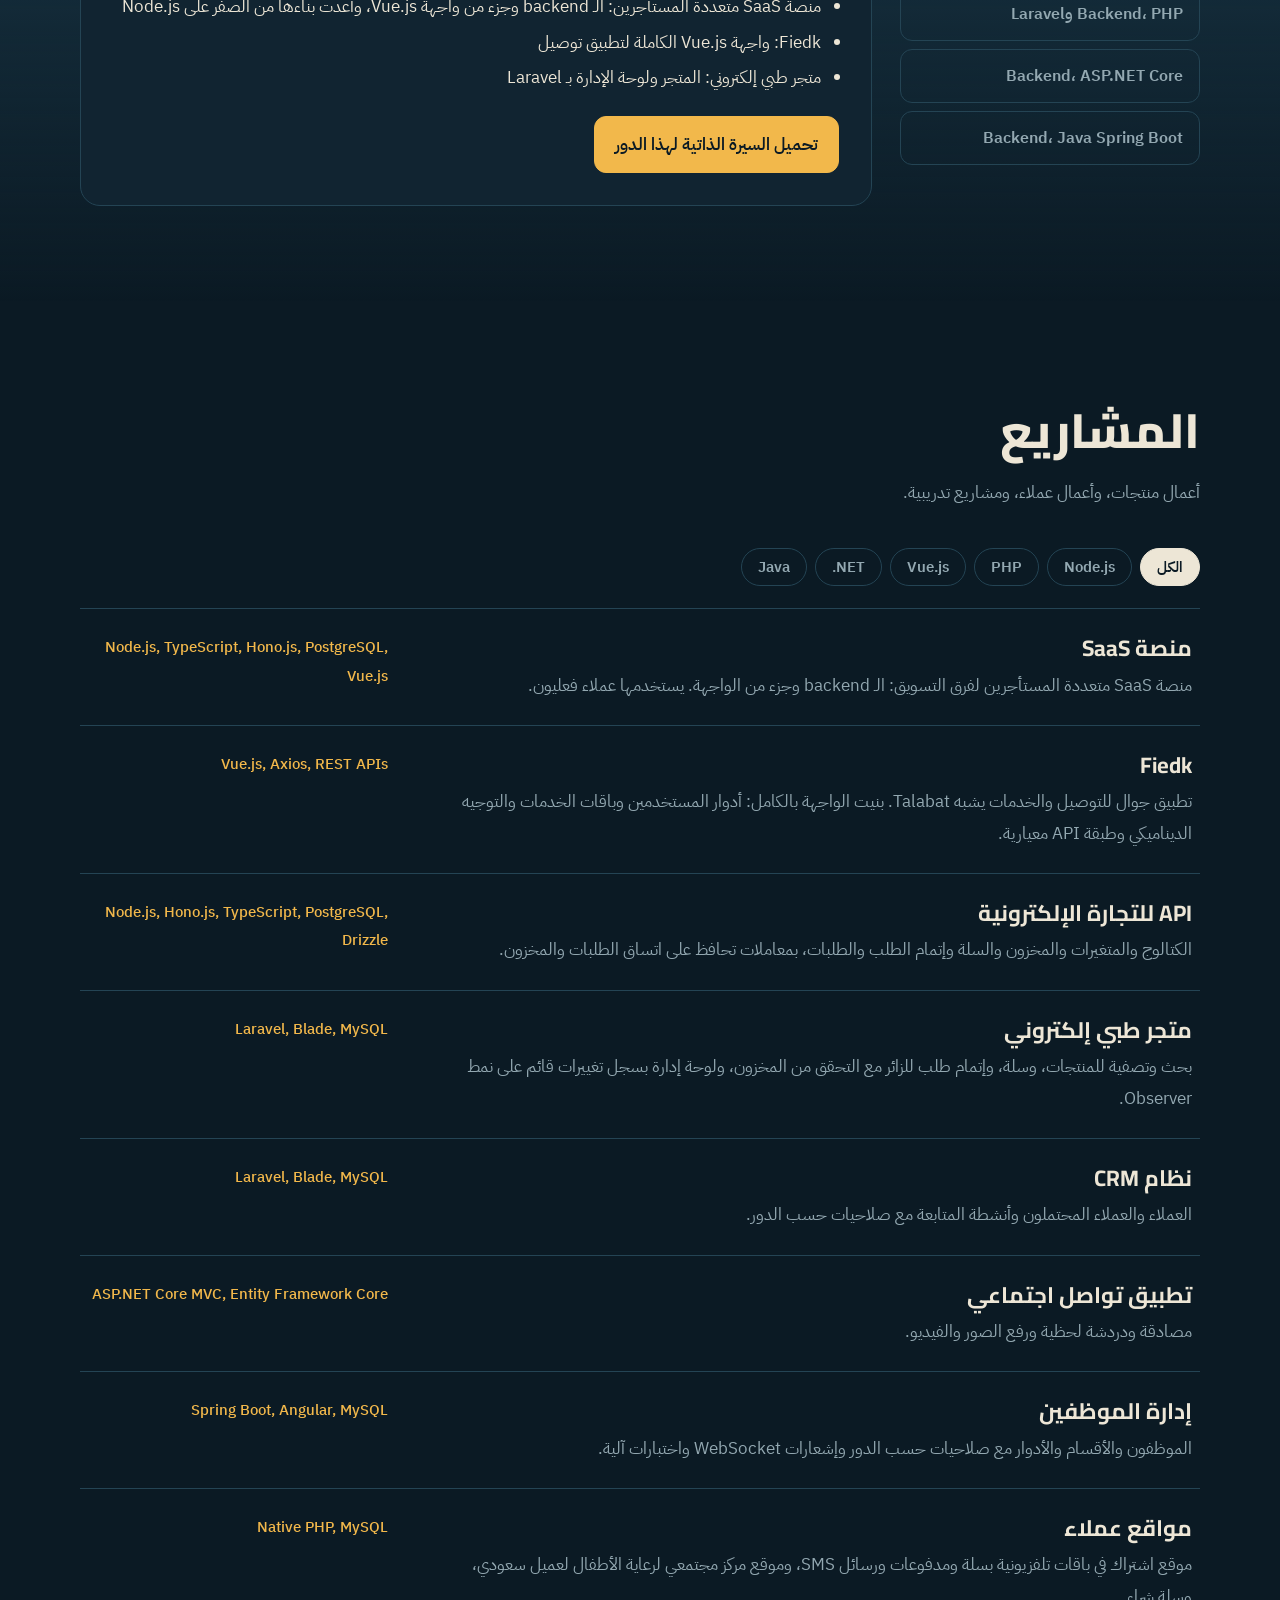
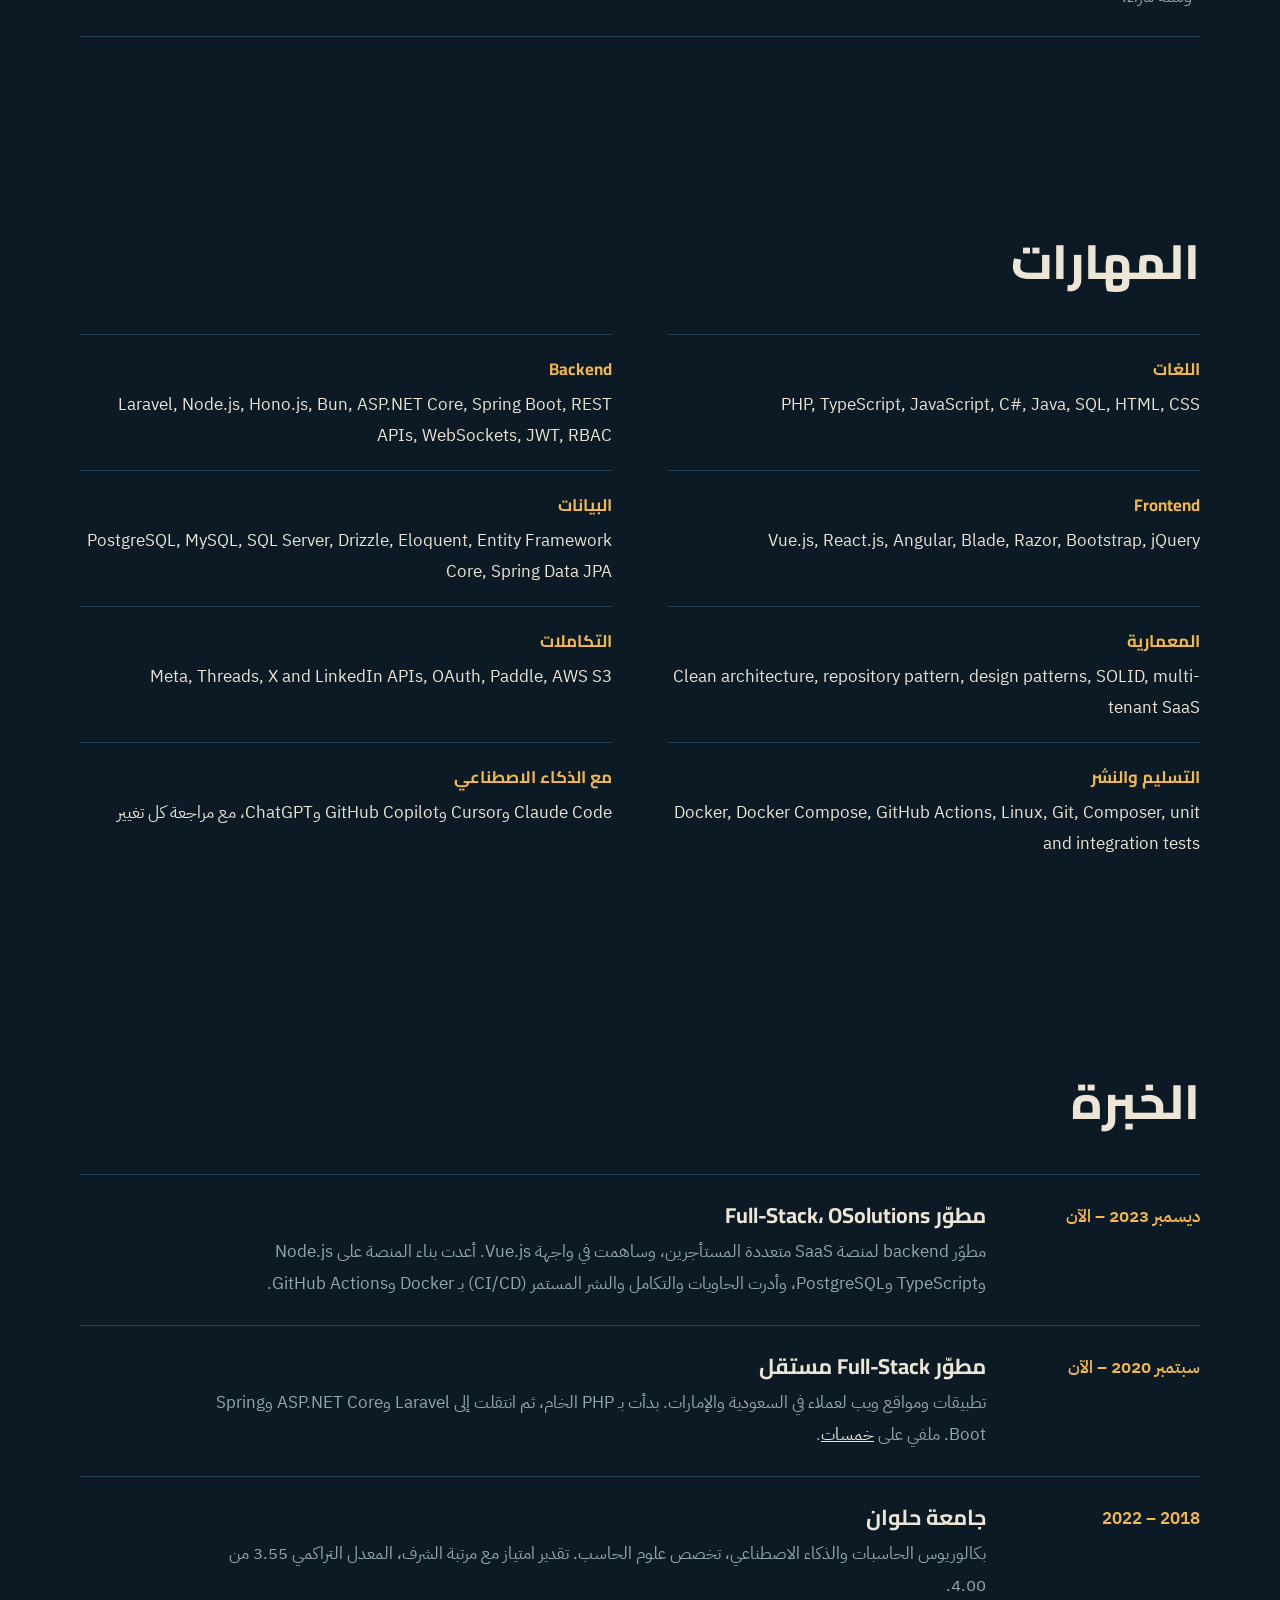
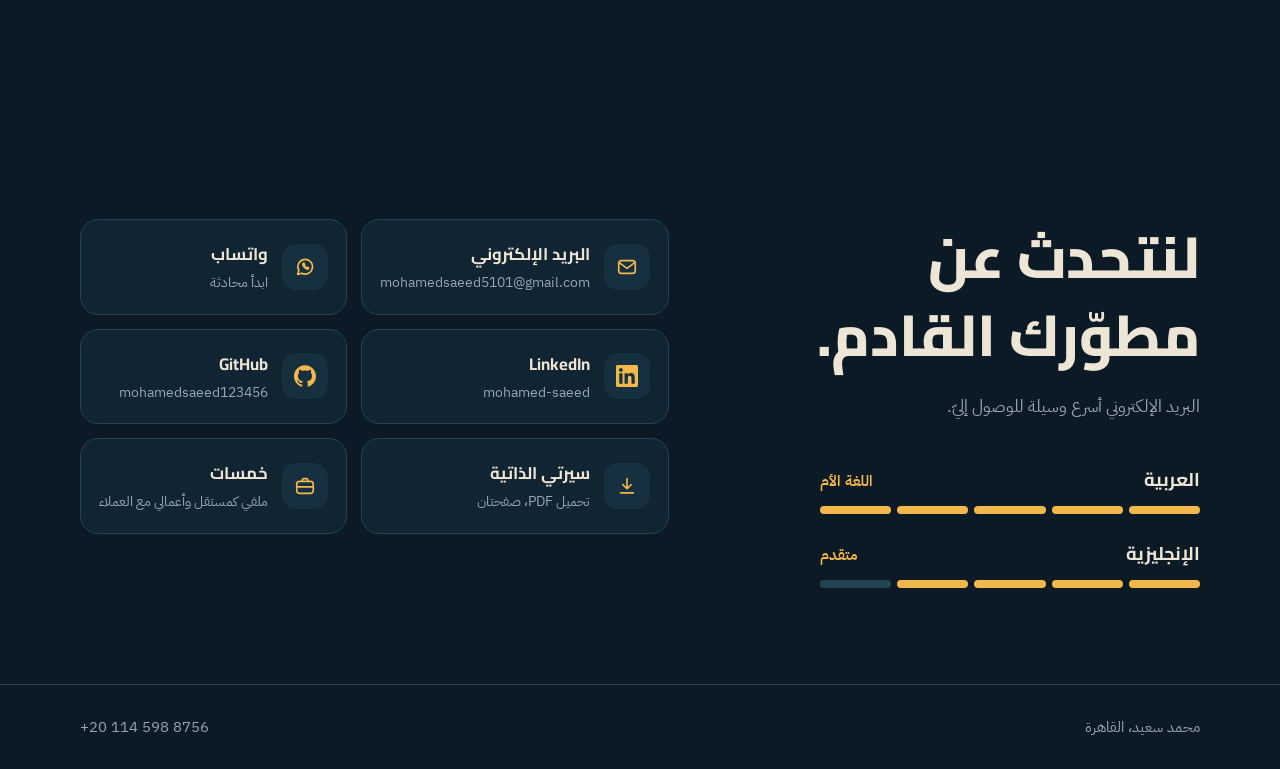
==== commit 4795ee79: "Update index.html" ====
--- a/ar/index.html
+++ b/ar/index.html
@@ -247,7 +247,6 @@
   <footer class="foot">
     <span>محمد سعيد، القاهرة</span>
     <span dir="ltr">+20 114 598 8756</span>
-    <span id="privacy-note" hidden>تُحتسب الزيارات دون ملفات تعريف الارتباط أو بيانات شخصية.</span>
   </footer>
   <script src="../assets/config.js"></script>
   <script src="../assets/site.js"></script>
